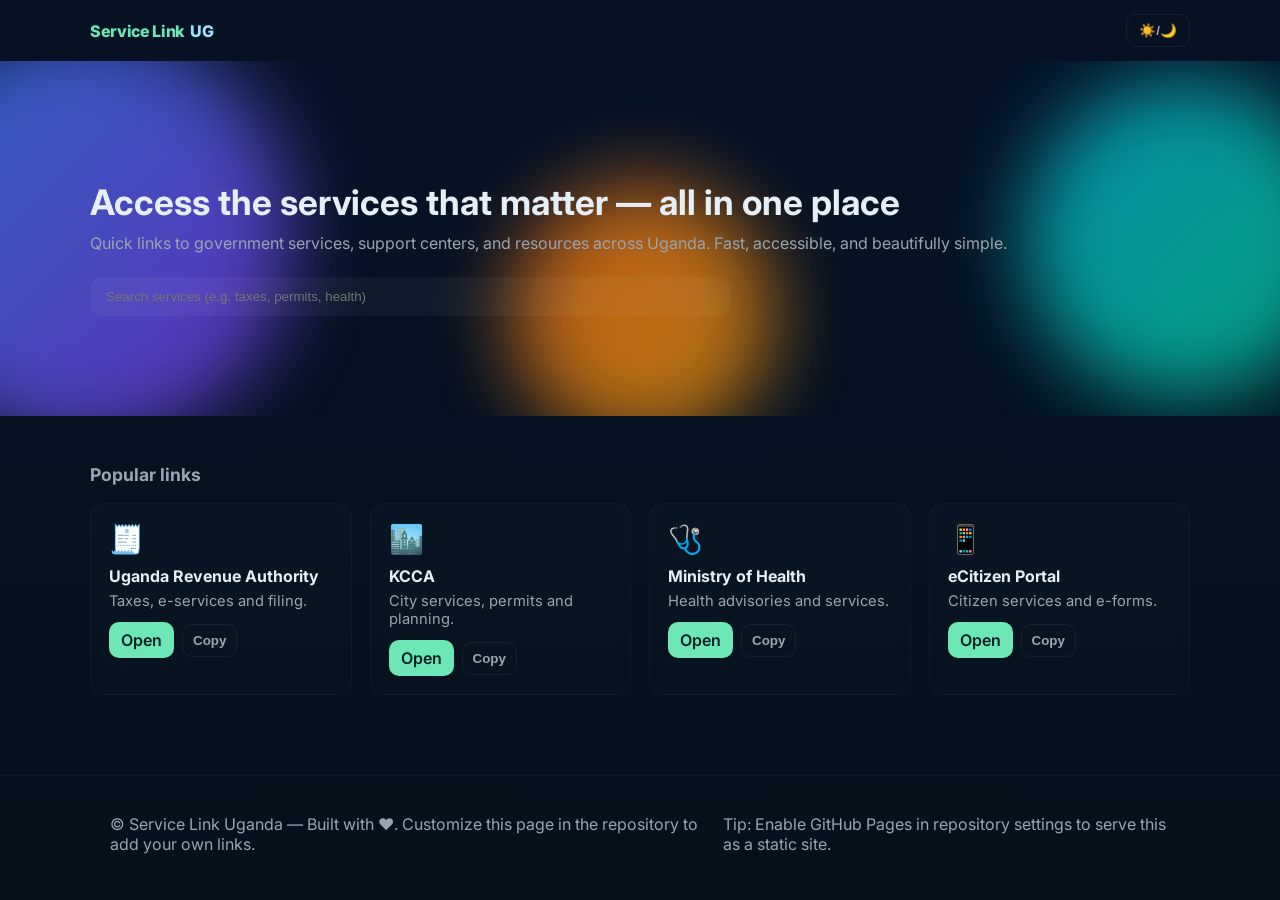
==== index.html @ 735467d3 "Add modern animated service-link website (index, styles, script, README)" ====
<!doctype html>
<html lang="en">
<head>
  <meta charset="utf-8" />
  <meta name="viewport" content="width=device-width,initial-scale=1" />
  <title>Service Link — Uganda</title>
  <meta name="description" content="A modern, animated service link page for Service Link Uganda." />
  <link rel="preconnect" href="https://fonts.googleapis.com">
  <link rel="preconnect" href="https://fonts.gstatic.com" crossorigin>
  <link href="https://fonts.googleapis.com/css2?family=Inter:wght@300;400;600;800&display=swap" rel="stylesheet">
  <link rel="stylesheet" href="styles.css">
</head>
<body>
  <header class="nav">
    <div class="container nav-inner">
      <a class="brand" href="#">Service Link<span class="accent">UG</span></a>
      <div class="actions">
        <button id="themeToggle" class="btn ghost" aria-pressed="false" title="Toggle theme">☀️/🌙</button>
      </div>
    </div>
  </header>

  <main>
    <section class="hero">
      <div class="blobs">
        <div class="blob b1"></div>
        <div class="blob b2"></div>
        <div class="blob b3"></div>
      </div>
      <div class="container hero-content">
        <h1 class="title">Access the services that matter — all in one place</h1>
        <p class="lead">Quick links to government services, support centers, and resources across Uganda. Fast, accessible, and beautifully simple.</p>
        <div class="search-row">
          <input id="search" class="search" placeholder="Search services (e.g. taxes, permits, health)" aria-label="Search services">
        </div>
      </div>
    </section>

    <section class="links container">
      <h2 class="section-title">Popular links</h2>
      <div id="linksGrid" class="grid">
        <article class="card" data-name="Uganda Revenue Authority" data-url="https://www.ura.go.ug">
          <div class="card-icon">🧾</div>
          <h3 class="card-title">Uganda Revenue Authority</h3>
          <p class="card-desc">Taxes, e-services and filing.</p>
          <div class="card-actions">
            <a class="btn" href="https://www.ura.go.ug" target="_blank" rel="noopener">Open</a>
            <button class="btn ghost copy" title="Copy link">Copy</button>
          </div>
        </article>

        <article class="card" data-name="KCCA" data-url="https://www.kcca.go.ug">
          <div class="card-icon">🏙️</div>
          <h3 class="card-title">KCCA</h3>
          <p class="card-desc">City services, permits and planning.</p>
          <div class="card-actions">
            <a class="btn" href="https://www.kcca.go.ug" target="_blank" rel="noopener">Open</a>
            <button class="btn ghost copy" title="Copy link">Copy</button>
          </div>
        </article>

        <article class="card" data-name="Ministry of Health" data-url="https://health.go.ug">
          <div class="card-icon">🩺</div>
          <h3 class="card-title">Ministry of Health</h3>
          <p class="card-desc">Health advisories and services.</p>
          <div class="card-actions">
            <a class="btn" href="https://health.go.ug" target="_blank" rel="noopener">Open</a>
            <button class="btn ghost copy" title="Copy link">Copy</button>
          </div>
        </article>

        <article class="card" data-name="eCitizen" data-url="#">
          <div class="card-icon">📱</div>
          <h3 class="card-title">eCitizen Portal</h3>
          <p class="card-desc">Citizen services and e-forms.</p>
          <div class="card-actions">
            <a class="btn" href="#" target="_blank" rel="noopener">Open</a>
            <button class="btn ghost copy" title="Copy link">Copy</button>
          </div>
        </article>

      </div>

      <div id="toast" class="toast" role="status" aria-live="polite">Link copied!</div>
    </section>
  </main>

  <footer class="site-footer">
    <div class="container footer-inner">
      <p>© Service Link Uganda — Built with ❤️. Customize this page in the repository to add your own links.</p>
      <p>Tip: Enable GitHub Pages in repository settings to serve this as a static site.</p>
    </div>
  </footer>

  <script src="script.js" defer></script>
</body>
</html>
---- styles.css ----
/* styles.css — modern, animated service link page */
:root{
  --bg:#0f1724;
  --card:#0b1220cc;
  --muted:#9aa4b2;
  --accent:#6ee7b7;
  --glass: rgba(255,255,255,0.04);
}

*{box-sizing:border-box}
html,body{height:100%}
body{
  margin:0;
  font-family:Inter,system-ui,-apple-system,'Segoe UI',Roboto,'Helvetica Neue',Arial;
  background: radial-gradient(1200px 600px at 10% 10%, #0b1228 0%, transparent 20%), linear-gradient(180deg,#071226 0%, #04111a 100%);
  color:#e6eef6;
  -webkit-font-smoothing:antialiased;
  -moz-osx-font-smoothing:grayscale;
}
.container{max-width:1100px;margin:0 auto;padding:0 20px}
.nav{position:sticky;top:0;backdrop-filter:blur(6px);background:linear-gradient(180deg,rgba(11,18,32,0.6),transparent);z-index:40}
.nav-inner{display:flex;align-items:center;justify-content:space-between;padding:14px 0}
.brand{font-weight:800;letter-spacing:-0.02em;color:var(--accent);text-decoration:none}
.brand .accent{color:#9be7ff;margin-left:6px}
.btn{background:var(--accent);color:#022;padding:8px 12px;border-radius:10px;border:0;cursor:pointer;font-weight:600;text-decoration:none}
.btn.ghost{background:transparent;border:1px solid rgba(255,255,255,0.06);color:var(--muted)}

.hero{position:relative;padding:80px 0 60px;overflow:hidden}
.hero-content{position:relative;z-index:2;text-align:left;padding:40px 0}
.title{font-size:2.2rem;margin:0 0 10px}
.lead{color:var(--muted);margin:0 0 24px}
.search-row{max-width:640px}
.search{width:100%;padding:12px 16px;border-radius:12px;border:0;background:var(--glass);color:inherit}

.blobs{position:absolute;inset:0;pointer-events:none}
.blob{position:absolute;border-radius:50%;filter:blur(40px);opacity:0.75;transform:translate3d(0,0,0)}
.b1{width:420px;height:420px;left:-10%;top:-10%;background:linear-gradient(135deg,#3b82f6,#7c3aed);animation:float 12s ease-in-out infinite}
.b2{width:320px;height:320px;right:-5%;top:5%;background:linear-gradient(135deg,#06b6d4,#06d6a0);animation:float 10s ease-in-out infinite 2s}
.b3{width:260px;height:260px;left:40%;bottom:-8%;background:linear-gradient(135deg,#f97316,#f59e0b);animation:float 14s ease-in-out infinite 4s}
@keyframes float{0%{transform:translateY(0) rotate(0)}50%{transform:translateY(-30px) rotate(8deg)}100%{transform:translateY(0) rotate(0)}}

.links{padding:48px 0 80px}
.section-title{font-size:1.1rem;color:var(--muted);margin:0 0 18px}
.grid{display:grid;grid-template-columns:repeat(auto-fit,minmax(220px,1fr));gap:18px}
.card{background:linear-gradient(180deg, rgba(255,255,255,0.02), rgba(255,255,255,0.01));padding:18px;border-radius:14px;border:1px solid rgba(255,255,255,0.03);backdrop-filter:blur(6px);transition:transform .28s cubic-bezier(.17,.84,.44,1), box-shadow .28s}
.card:hover{transform:translateY(-8px) scale(1.01);box-shadow:0 18px 40px rgba(3,6,23,0.6)}
.card-icon{font-size:28px}
.card-title{margin:10px 0 6px;font-size:1rem}
.card-desc{margin:0;color:var(--muted);font-size:0.92rem}
.card-actions{display:flex;gap:8px;align-items:center;margin-top:12px}
.copy{padding:8px 10px;border-radius:10px}

.toast{position:fixed;right:20px;bottom:24px;background:#0a1220;padding:10px 14px;border-radius:10px;border:1px solid rgba(255,255,255,0.04);transform:translateY(12px);opacity:0;pointer-events:none;transition:all .26s}
.toast.show{opacity:1;transform:translateY(0)}

.site-footer{padding:22px 0;border-top:1px solid rgba(255,255,255,0.03);color:var(--muted)}
.footer-inner{display:flex;justify-content:space-between;gap:20px;align-items:center}

/* small screens */
@media (max-width:720px){.title{font-size:1.6rem}.footer-inner{flex-direction:column;align-items:flex-start}}
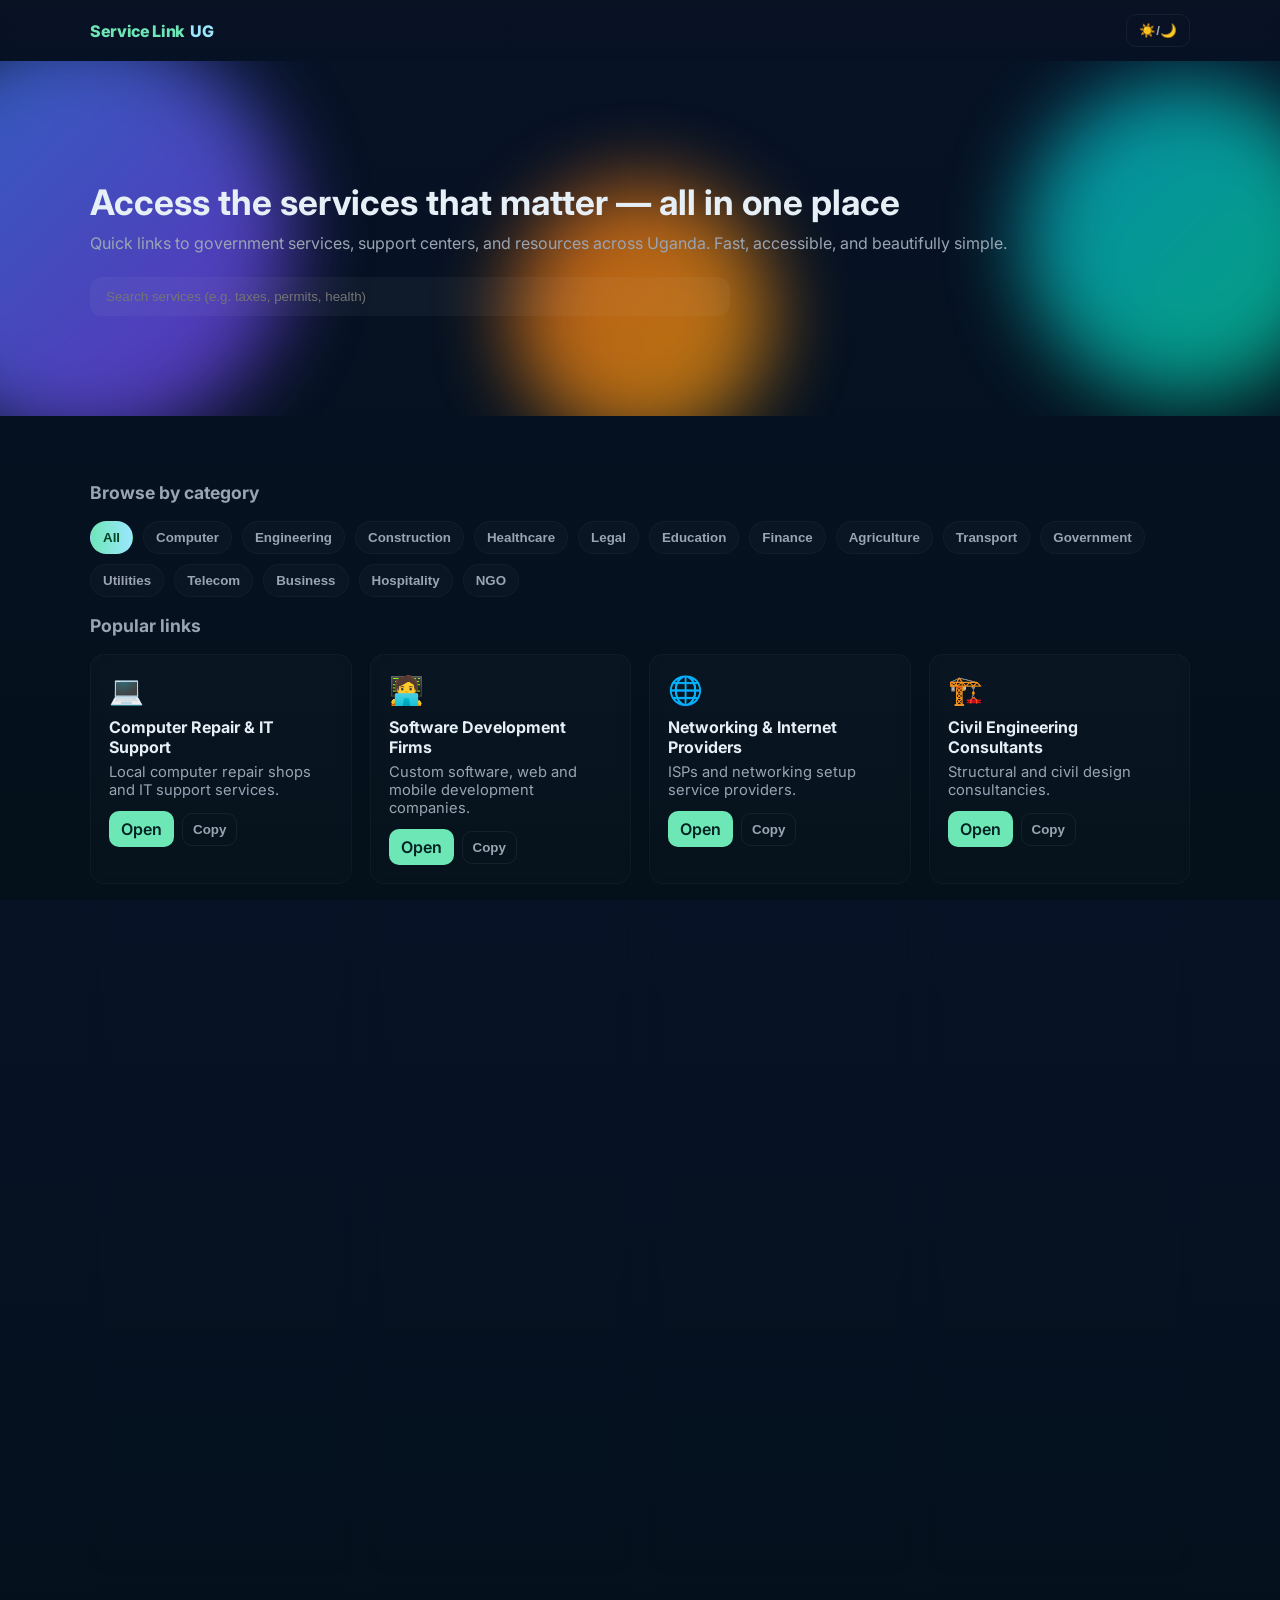
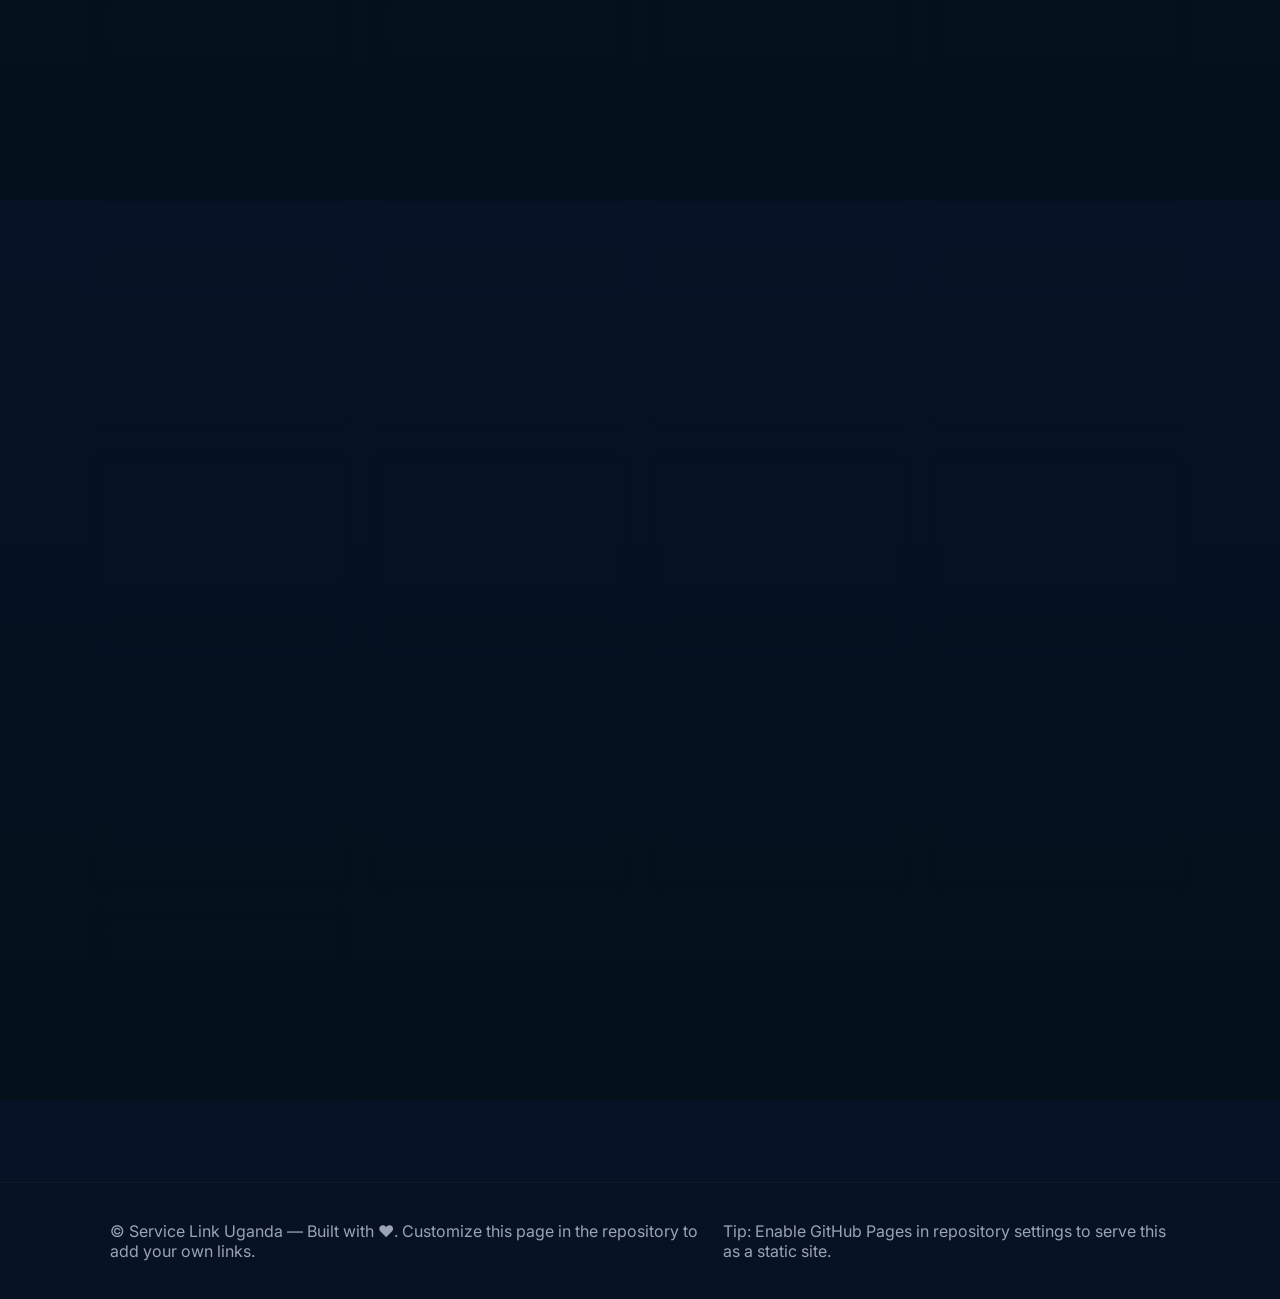
==== commit 425133a3: "Add dynamic services.json, categories + render logic (index, styles, script, services.json, README)" ====
--- a/index.html
+++ b/index.html
@@ -37,48 +37,15 @@
     </section>
 
     <section class="links container">
+      <h2 class="section-title">Browse by category</h2>
+
+      <div id="categories" class="categories" role="toolbar" aria-label="Service categories">
+        <!-- Category buttons injected here -->
+      </div>
+
       <h2 class="section-title">Popular links</h2>
-      <div id="linksGrid" class="grid">
-        <article class="card" data-name="Uganda Revenue Authority" data-url="https://www.ura.go.ug">
-          <div class="card-icon">🧾</div>
-          <h3 class="card-title">Uganda Revenue Authority</h3>
-          <p class="card-desc">Taxes, e-services and filing.</p>
-          <div class="card-actions">
-            <a class="btn" href="https://www.ura.go.ug" target="_blank" rel="noopener">Open</a>
-            <button class="btn ghost copy" title="Copy link">Copy</button>
-          </div>
-        </article>
-
-        <article class="card" data-name="KCCA" data-url="https://www.kcca.go.ug">
-          <div class="card-icon">🏙️</div>
-          <h3 class="card-title">KCCA</h3>
-          <p class="card-desc">City services, permits and planning.</p>
-          <div class="card-actions">
-            <a class="btn" href="https://www.kcca.go.ug" target="_blank" rel="noopener">Open</a>
-            <button class="btn ghost copy" title="Copy link">Copy</button>
-          </div>
-        </article>
-
-        <article class="card" data-name="Ministry of Health" data-url="https://health.go.ug">
-          <div class="card-icon">🩺</div>
-          <h3 class="card-title">Ministry of Health</h3>
-          <p class="card-desc">Health advisories and services.</p>
-          <div class="card-actions">
-            <a class="btn" href="https://health.go.ug" target="_blank" rel="noopener">Open</a>
-            <button class="btn ghost copy" title="Copy link">Copy</button>
-          </div>
-        </article>
-
-        <article class="card" data-name="eCitizen" data-url="#">
-          <div class="card-icon">📱</div>
-          <h3 class="card-title">eCitizen Portal</h3>
-          <p class="card-desc">Citizen services and e-forms.</p>
-          <div class="card-actions">
-            <a class="btn" href="#" target="_blank" rel="noopener">Open</a>
-            <button class="btn ghost copy" title="Copy link">Copy</button>
-          </div>
-        </article>
-
+      <div id="linksGrid" class="grid" aria-live="polite">
+        <!-- Cards injected here -->
       </div>
 
       <div id="toast" class="toast" role="status" aria-live="polite">Link copied!</div>
--- a/styles.css
+++ b/styles.css
@@ -40,7 +40,13 @@
 @keyframes float{0%{transform:translateY(0) rotate(0)}50%{transform:translateY(-30px) rotate(8deg)}100%{transform:translateY(0) rotate(0)}}
 
 .links{padding:48px 0 80px}
-.section-title{font-size:1.1rem;color:var(--muted);margin:0 0 18px}
+.section-title{font-size:1.1rem;color:var(--muted);margin:18px 0}
+
+/* category chips */
+.categories{display:flex;flex-wrap:wrap;gap:10px;margin-bottom:8px}
+.category{padding:8px 12px;border-radius:999px;background:rgba(255,255,255,0.02);border:1px solid rgba(255,255,255,0.03);color:var(--muted);cursor:pointer;font-weight:600}
+.category.active{background:linear-gradient(90deg,var(--accent),#9be7ff);color:#042}
+
 .grid{display:grid;grid-template-columns:repeat(auto-fit,minmax(220px,1fr));gap:18px}
 .card{background:linear-gradient(180deg, rgba(255,255,255,0.02), rgba(255,255,255,0.01));padding:18px;border-radius:14px;border:1px solid rgba(255,255,255,0.03);backdrop-filter:blur(6px);transition:transform .28s cubic-bezier(.17,.84,.44,1), box-shadow .28s}
 .card:hover{transform:translateY(-8px) scale(1.01);box-shadow:0 18px 40px rgba(3,6,23,0.6)}
@@ -57,4 +63,4 @@
 .footer-inner{display:flex;justify-content:space-between;gap:20px;align-items:center}
 
 /* small screens */
-@media (max-width:720px){.title{font-size:1.6rem}.footer-inner{flex-direction:column;align-items:flex-start}}
+@media (max-width:720px){.title{font-size:1.6rem}.footer-inner{flex-direction:column;align-items:flex-start}.categories{justify-content:flex-start}}
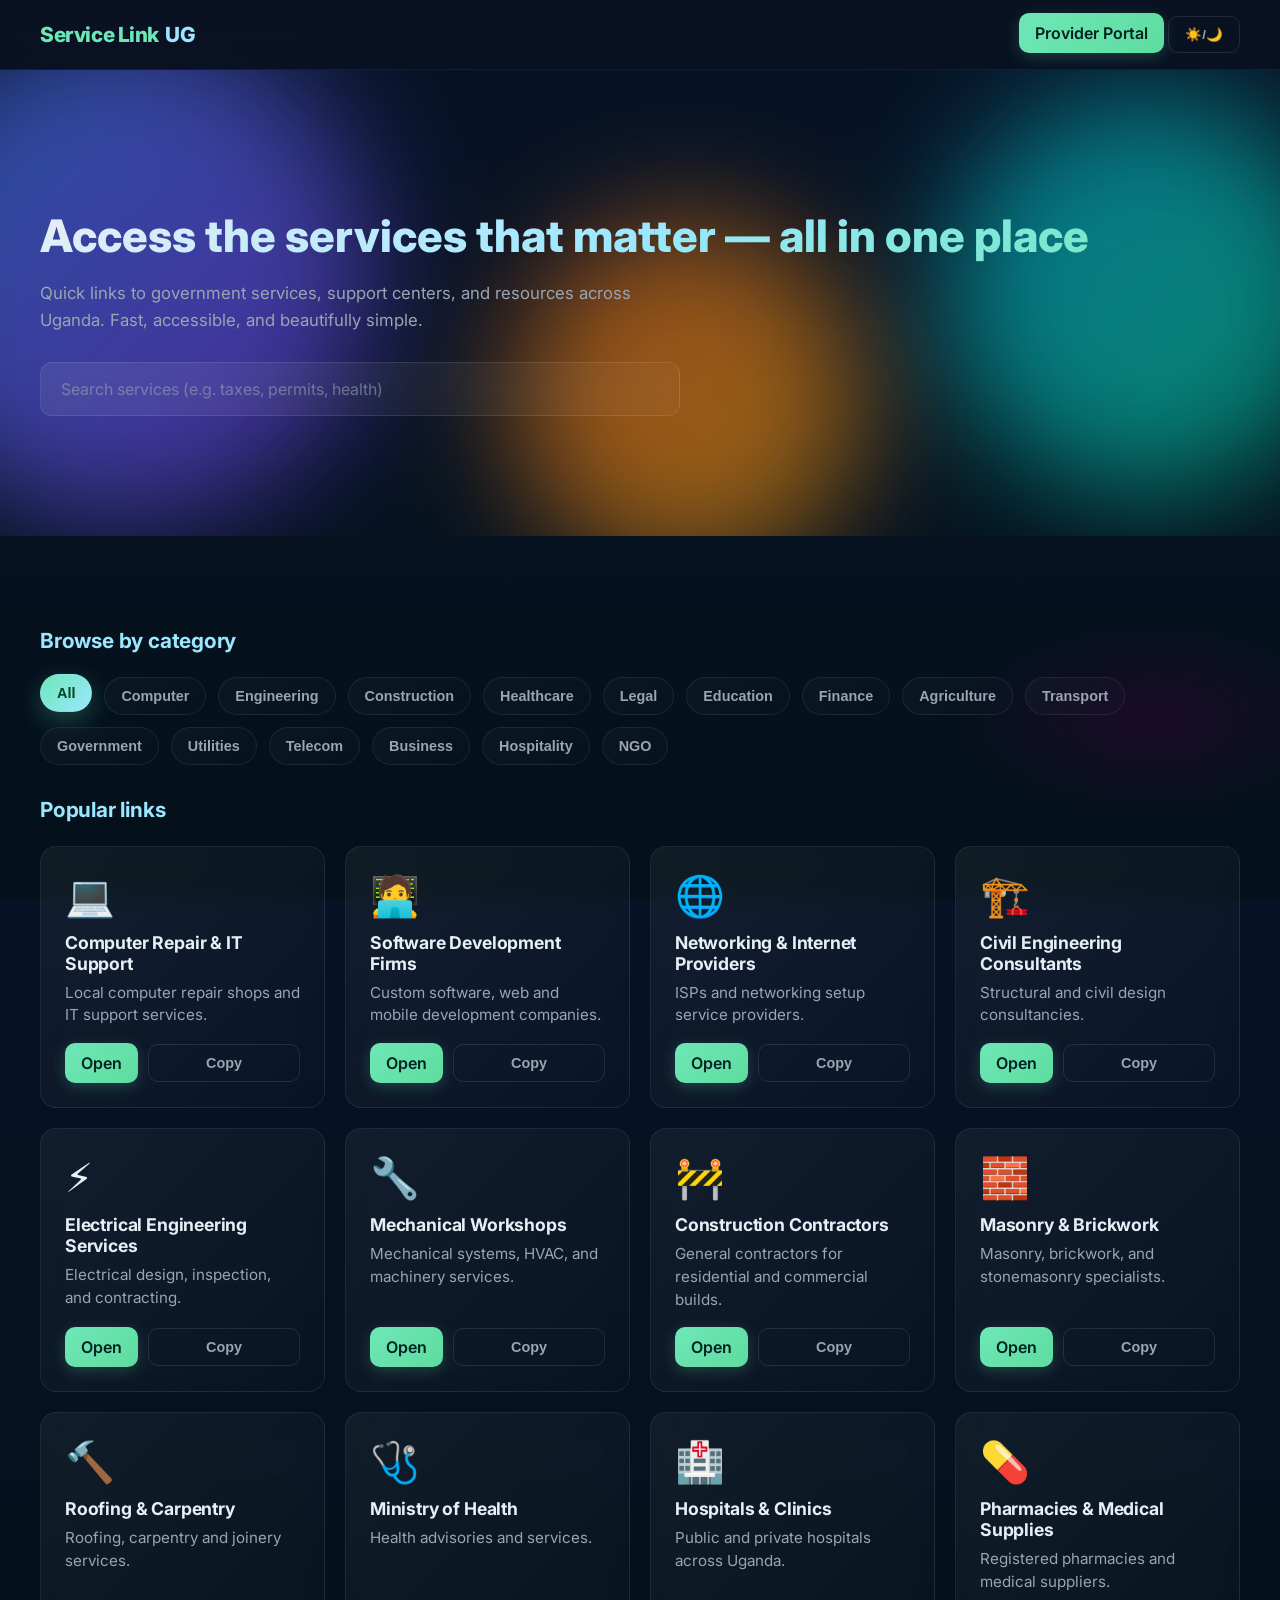
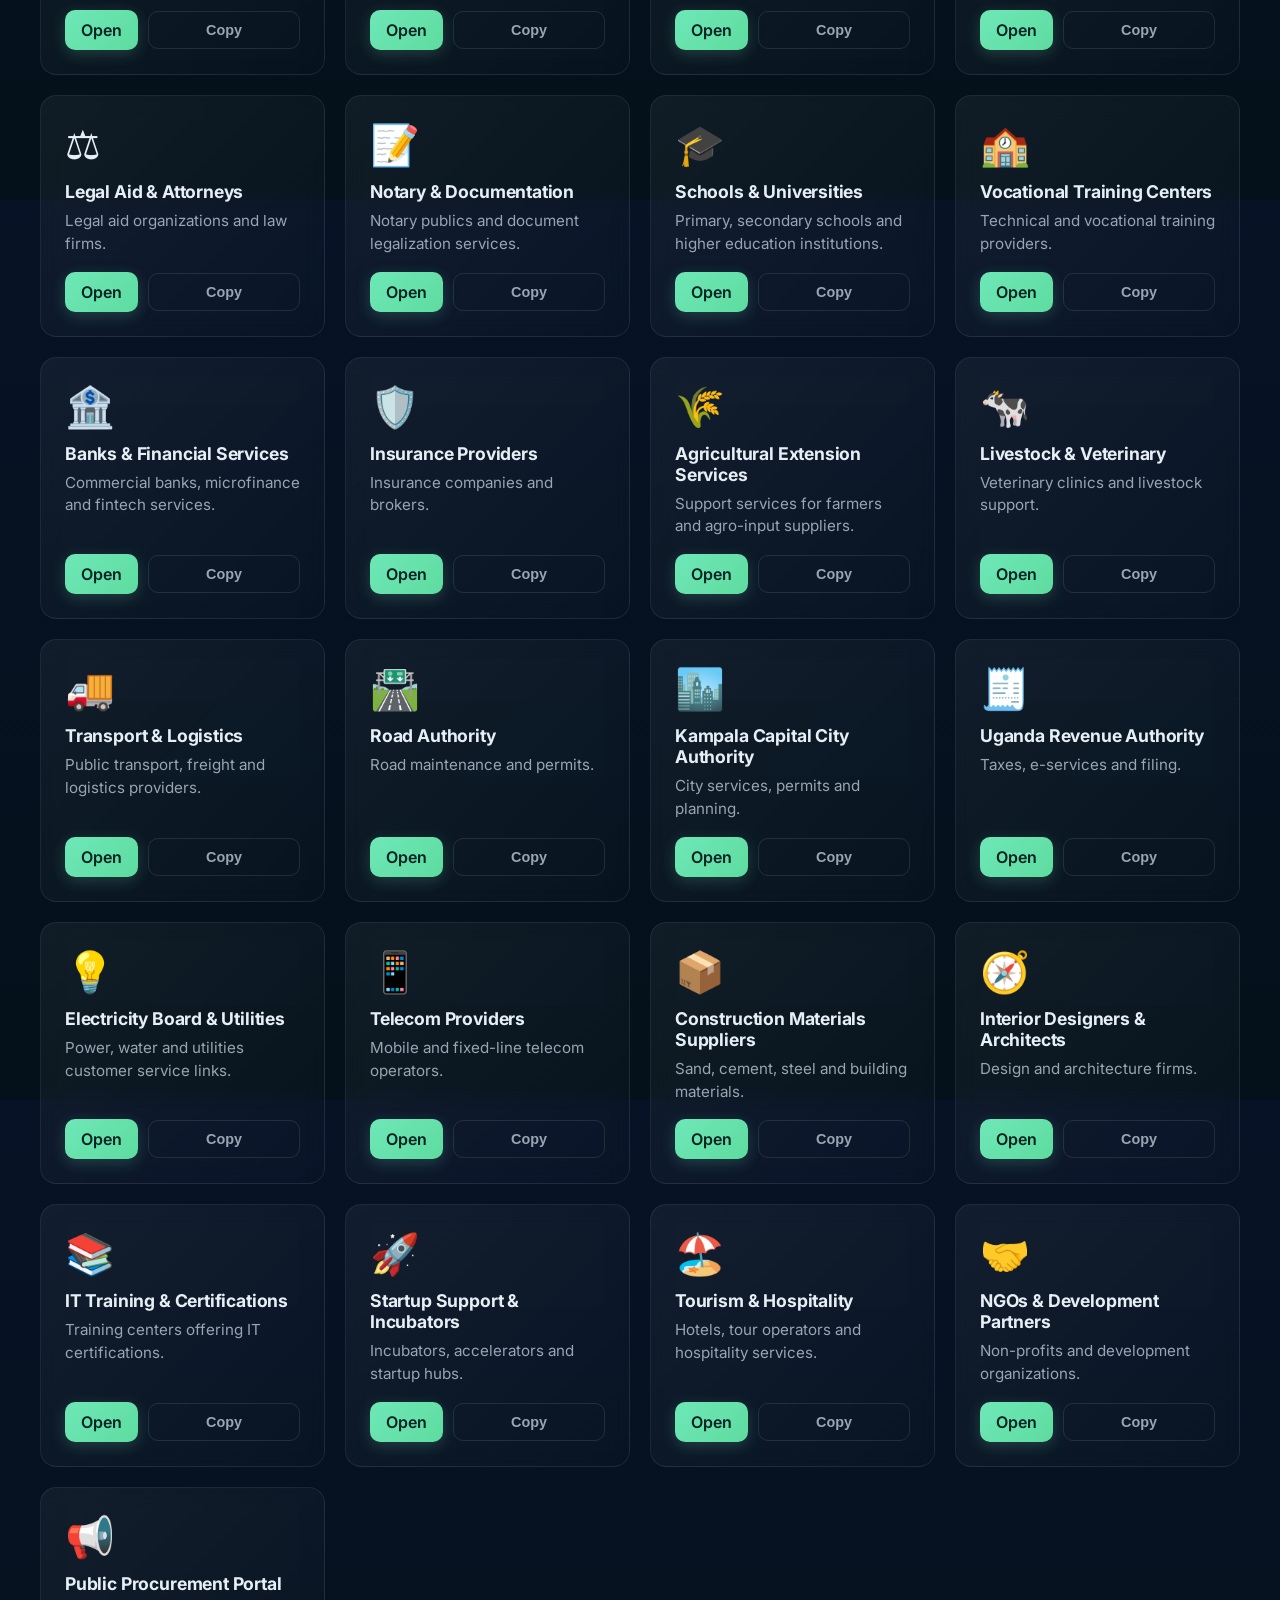
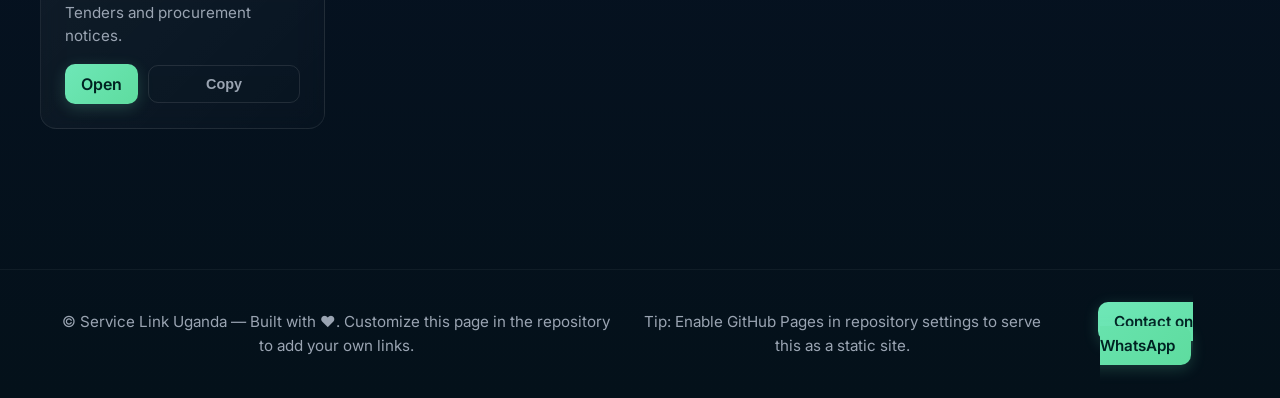
==== commit f6a9a950: "Add Provider Portal link in header and WhatsApp contact button in footer" ====
--- a/index.html
+++ b/index.html
@@ -15,6 +15,7 @@
     <div class="container nav-inner">
       <a class="brand" href="#">Service Link<span class="accent">UG</span></a>
       <div class="actions">
+        <a class="btn" href="provider.html" title="Provider Portal">Provider Portal</a>
         <button id="themeToggle" class="btn ghost" aria-pressed="false" title="Toggle theme">☀️/🌙</button>
       </div>
     </div>
@@ -56,6 +57,10 @@
     <div class="container footer-inner">
       <p>© Service Link Uganda — Built with ❤️. Customize this page in the repository to add your own links.</p>
       <p>Tip: Enable GitHub Pages in repository settings to serve this as a static site.</p>
+      <p style="margin-top:8px;">
+        <!-- Replace the phone number below with your WhatsApp number in international format (no + or spaces), e.g. 25677XXXXXXX -->
+        <a class="btn" href="https://wa.me/256700000000" target="_blank" rel="noopener noreferrer" title="Contact on WhatsApp">Contact on WhatsApp</a>
+      </p>
     </div>
   </footer>
 
--- a/styles.css
+++ b/styles.css
@@ -1,66 +1,666 @@
-/* styles.css — modern, animated service link page */
-:root{
-  --bg:#0f1724;
-  --card:#0b1220cc;
-  --muted:#9aa4b2;
-  --accent:#6ee7b7;
-  --glass: rgba(255,255,255,0.04);
-}
-
-*{box-sizing:border-box}
-html,body{height:100%}
-body{
-  margin:0;
-  font-family:Inter,system-ui,-apple-system,'Segoe UI',Roboto,'Helvetica Neue',Arial;
-  background: radial-gradient(1200px 600px at 10% 10%, #0b1228 0%, transparent 20%), linear-gradient(180deg,#071226 0%, #04111a 100%);
-  color:#e6eef6;
-  -webkit-font-smoothing:antialiased;
-  -moz-osx-font-smoothing:grayscale;
-}
-.container{max-width:1100px;margin:0 auto;padding:0 20px}
-.nav{position:sticky;top:0;backdrop-filter:blur(6px);background:linear-gradient(180deg,rgba(11,18,32,0.6),transparent);z-index:40}
-.nav-inner{display:flex;align-items:center;justify-content:space-between;padding:14px 0}
-.brand{font-weight:800;letter-spacing:-0.02em;color:var(--accent);text-decoration:none}
-.brand .accent{color:#9be7ff;margin-left:6px}
-.btn{background:var(--accent);color:#022;padding:8px 12px;border-radius:10px;border:0;cursor:pointer;font-weight:600;text-decoration:none}
-.btn.ghost{background:transparent;border:1px solid rgba(255,255,255,0.06);color:var(--muted)}
-
-.hero{position:relative;padding:80px 0 60px;overflow:hidden}
-.hero-content{position:relative;z-index:2;text-align:left;padding:40px 0}
-.title{font-size:2.2rem;margin:0 0 10px}
-.lead{color:var(--muted);margin:0 0 24px}
-.search-row{max-width:640px}
-.search{width:100%;padding:12px 16px;border-radius:12px;border:0;background:var(--glass);color:inherit}
-
-.blobs{position:absolute;inset:0;pointer-events:none}
-.blob{position:absolute;border-radius:50%;filter:blur(40px);opacity:0.75;transform:translate3d(0,0,0)}
-.b1{width:420px;height:420px;left:-10%;top:-10%;background:linear-gradient(135deg,#3b82f6,#7c3aed);animation:float 12s ease-in-out infinite}
-.b2{width:320px;height:320px;right:-5%;top:5%;background:linear-gradient(135deg,#06b6d4,#06d6a0);animation:float 10s ease-in-out infinite 2s}
-.b3{width:260px;height:260px;left:40%;bottom:-8%;background:linear-gradient(135deg,#f97316,#f59e0b);animation:float 14s ease-in-out infinite 4s}
-@keyframes float{0%{transform:translateY(0) rotate(0)}50%{transform:translateY(-30px) rotate(8deg)}100%{transform:translateY(0) rotate(0)}}
-
-.links{padding:48px 0 80px}
-.section-title{font-size:1.1rem;color:var(--muted);margin:18px 0}
-
-/* category chips */
-.categories{display:flex;flex-wrap:wrap;gap:10px;margin-bottom:8px}
-.category{padding:8px 12px;border-radius:999px;background:rgba(255,255,255,0.02);border:1px solid rgba(255,255,255,0.03);color:var(--muted);cursor:pointer;font-weight:600}
-.category.active{background:linear-gradient(90deg,var(--accent),#9be7ff);color:#042}
-
-.grid{display:grid;grid-template-columns:repeat(auto-fit,minmax(220px,1fr));gap:18px}
-.card{background:linear-gradient(180deg, rgba(255,255,255,0.02), rgba(255,255,255,0.01));padding:18px;border-radius:14px;border:1px solid rgba(255,255,255,0.03);backdrop-filter:blur(6px);transition:transform .28s cubic-bezier(.17,.84,.44,1), box-shadow .28s}
-.card:hover{transform:translateY(-8px) scale(1.01);box-shadow:0 18px 40px rgba(3,6,23,0.6)}
-.card-icon{font-size:28px}
-.card-title{margin:10px 0 6px;font-size:1rem}
-.card-desc{margin:0;color:var(--muted);font-size:0.92rem}
-.card-actions{display:flex;gap:8px;align-items:center;margin-top:12px}
-.copy{padding:8px 10px;border-radius:10px}
-
-.toast{position:fixed;right:20px;bottom:24px;background:#0a1220;padding:10px 14px;border-radius:10px;border:1px solid rgba(255,255,255,0.04);transform:translateY(12px);opacity:0;pointer-events:none;transition:all .26s}
-.toast.show{opacity:1;transform:translateY(0)}
-
-.site-footer{padding:22px 0;border-top:1px solid rgba(255,255,255,0.03);color:var(--muted)}
-.footer-inner{display:flex;justify-content:space-between;gap:20px;align-items:center}
-
-/* small screens */
-@media (max-width:720px){.title{font-size:1.6rem}.footer-inner{flex-direction:column;align-items:flex-start}.categories{justify-content:flex-start}}
+/* styles.css — modern, animated service link page with enhanced visuals */
+:root {
+  --bg: #0a0e27;
+  --card: #0f1535cc;
+  --muted: #9aa4b2;
+  --accent: #6ee7b7;
+  --accent-secondary: #9be7ff;
+  --glass: rgba(255, 255, 255, 0.04);
+  --glass-hover: rgba(255, 255, 255, 0.08);
+}
+
+* {
+  box-sizing: border-box;
+}
+
+html, body {
+  height: 100%;
+}
+
+body {
+  margin: 0;
+  font-family: Inter, system-ui, -apple-system, 'Segoe UI', Roboto, 'Helvetica Neue', Arial;
+  background: #000;
+  color: #e6eef6;
+  -webkit-font-smoothing: antialiased;
+  -moz-osx-font-smoothing: grayscale;
+  position: relative;
+  overflow-x: hidden;
+}
+
+/* Animated gradient background */
+body::before {
+  content: '';
+  position: fixed;
+  top: 0;
+  left: 0;
+  width: 100%;
+  height: 100%;
+  background: 
+    radial-gradient(1200px 600px at 10% 10%, #0b1228 0%, transparent 20%),
+    radial-gradient(800px 400px at 90% 80%, #1a0b28 0%, transparent 25%),
+    linear-gradient(180deg, #071226 0%, #04111a 100%);
+  animation: gradientShift 15s ease infinite;
+  pointer-events: none;
+  z-index: 0;
+}
+
+@keyframes gradientShift {
+  0% {
+    background: 
+      radial-gradient(1200px 600px at 10% 10%, #0b1228 0%, transparent 20%),
+      radial-gradient(800px 400px at 90% 80%, #1a0b28 0%, transparent 25%),
+      linear-gradient(180deg, #071226 0%, #04111a 100%);
+  }
+  50% {
+    background: 
+      radial-gradient(1200px 600px at 15% 15%, #0b1228 0%, transparent 25%),
+      radial-gradient(800px 400px at 85% 75%, #1a0b28 0%, transparent 30%),
+      linear-gradient(180deg, #04111a 0%, #071226 100%);
+  }
+  100% {
+    background: 
+      radial-gradient(1200px 600px at 10% 10%, #0b1228 0%, transparent 20%),
+      radial-gradient(800px 400px at 90% 80%, #1a0b28 0%, transparent 25%),
+      linear-gradient(180deg, #071226 0%, #04111a 100%);
+  }
+}
+
+/* Smooth scroll */
+html {
+  scroll-behavior: smooth;
+}
+
+main {
+  position: relative;
+  z-index: 1;
+}
+
+.container {
+  max-width: 1200px;
+  margin: 0 auto;
+  padding: 0 20px;
+}
+
+/* Navigation */
+.nav {
+  position: sticky;
+  top: 0;
+  backdrop-filter: blur(12px);
+  background: linear-gradient(
+    180deg,
+    rgba(11, 18, 32, 0.8),
+    rgba(11, 18, 32, 0.4)
+  );
+  z-index: 40;
+  border-bottom: 1px solid rgba(255, 255, 255, 0.05);
+  transition: all 0.3s ease;
+}
+
+.nav-inner {
+  display: flex;
+  align-items: center;
+  justify-content: space-between;
+  padding: 16px 0;
+}
+
+.brand {
+  font-weight: 800;
+  letter-spacing: -0.02em;
+  color: var(--accent);
+  text-decoration: none;
+  font-size: 1.3rem;
+  transition: all 0.3s ease;
+}
+
+.brand:hover {
+  transform: scale(1.05);
+}
+
+.brand .accent {
+  color: var(--accent-secondary);
+  margin-left: 6px;
+}
+
+.btn {
+  background: linear-gradient(135deg, var(--accent), #5edc9f);
+  color: #022;
+  padding: 10px 16px;
+  border-radius: 10px;
+  border: 0;
+  cursor: pointer;
+  font-weight: 600;
+  text-decoration: none;
+  transition: all 0.3s ease;
+  box-shadow: 0 4px 15px rgba(110, 231, 183, 0.2);
+}
+
+.btn:hover {
+  transform: translateY(-2px);
+  box-shadow: 0 8px 25px rgba(110, 231, 183, 0.4);
+}
+
+.btn.ghost {
+  background: transparent;
+  border: 1px solid rgba(255, 255, 255, 0.1);
+  color: var(--muted);
+  box-shadow: none;
+}
+
+.btn.ghost:hover {
+  background: rgba(255, 255, 255, 0.05);
+  border-color: rgba(255, 255, 255, 0.2);
+}
+
+/* Hero section */
+.hero {
+  position: relative;
+  padding: 100px 0 80px;
+  overflow: hidden;
+}
+
+.hero-content {
+  position: relative;
+  z-index: 2;
+  text-align: left;
+  padding: 40px 0;
+}
+
+.title {
+  font-size: clamp(1.8rem, 5vw, 2.8rem);
+  margin: 0 0 16px;
+  font-weight: 800;
+  line-height: 1.2;
+  background: linear-gradient(
+    135deg,
+    #e6eef6 0%,
+    var(--accent-secondary) 50%,
+    var(--accent) 100%
+  );
+  -webkit-background-clip: text;
+  -webkit-text-fill-color: transparent;
+  background-clip: text;
+}
+
+.lead {
+  color: var(--muted);
+  margin: 0 0 28px;
+  font-size: 1.05rem;
+  line-height: 1.6;
+  max-width: 600px;
+}
+
+.search-row {
+  max-width: 640px;
+}
+
+.search {
+  width: 100%;
+  padding: 16px 20px;
+  border-radius: 12px;
+  border: 1px solid rgba(255, 255, 255, 0.1);
+  background: linear-gradient(135deg, rgba(255, 255, 255, 0.08), rgba(255, 255, 255, 0.03));
+  color: inherit;
+  font-size: 1rem;
+  font-family: inherit;
+  transition: all 0.3s ease;
+  backdrop-filter: blur(10px);
+}
+
+.search:focus {
+  outline: none;
+  background: linear-gradient(135deg, rgba(255, 255, 255, 0.12), rgba(255, 255, 255, 0.06));
+  border-color: var(--accent);
+  box-shadow: 0 0 20px rgba(110, 231, 183, 0.15);
+}
+
+.search::placeholder {
+  color: rgba(154, 164, 178, 0.6);
+}
+
+/* Animated blobs */
+.blobs {
+  position: absolute;
+  inset: 0;
+  pointer-events: none;
+  z-index: 1;
+}
+
+.blob {
+  position: absolute;
+  border-radius: 50%;
+  filter: blur(60px);
+  opacity: 0.6;
+  mix-blend-mode: screen;
+  transform: translate3d(0, 0, 0);
+}
+
+.b1 {
+  width: 500px;
+  height: 500px;
+  left: -10%;
+  top: -10%;
+  background: linear-gradient(135deg, #3b82f6, #7c3aed);
+  animation: float1 20s ease-in-out infinite;
+}
+
+.b2 {
+  width: 400px;
+  height: 400px;
+  right: -5%;
+  top: 5%;
+  background: linear-gradient(135deg, #06b6d4, #06d6a0);
+  animation: float2 18s ease-in-out infinite 2s;
+}
+
+.b3 {
+  width: 350px;
+  height: 350px;
+  left: 40%;
+  bottom: -8%;
+  background: linear-gradient(135deg, #f97316, #f59e0b);
+  animation: float3 22s ease-in-out infinite 4s;
+}
+
+.b4 {
+  width: 300px;
+  height: 300px;
+  right: 20%;
+  bottom: 10%;
+  background: linear-gradient(135deg, #ec4899, #8b5cf6);
+  animation: float1 19s ease-in-out infinite 1s;
+  opacity: 0.5;
+}
+
+@keyframes float1 {
+  0% {
+    transform: translateY(0) translateX(0) rotate(0deg);
+  }
+  25% {
+    transform: translateY(-40px) translateX(20px) rotate(5deg);
+  }
+  50% {
+    transform: translateY(-80px) translateX(-20px) rotate(-5deg);
+  }
+  75% {
+    transform: translateY(-40px) translateX(20px) rotate(5deg);
+  }
+  100% {
+    transform: translateY(0) translateX(0) rotate(0deg);
+  }
+}
+
+@keyframes float2 {
+  0% {
+    transform: translateY(0) translateX(0) rotate(0deg);
+  }
+  25% {
+    transform: translateY(30px) translateX(-30px) rotate(-8deg);
+  }
+  50% {
+    transform: translateY(60px) translateX(30px) rotate(8deg);
+  }
+  75% {
+    transform: translateY(30px) translateX(-30px) rotate(-8deg);
+  }
+  100% {
+    transform: translateY(0) translateX(0) rotate(0deg);
+  }
+}
+
+@keyframes float3 {
+  0% {
+    transform: translateY(0) translateX(0) rotate(0deg);
+  }
+  25% {
+    transform: translateY(-50px) translateX(40px) rotate(10deg);
+  }
+  50% {
+    transform: translateY(-100px) translateX(-40px) rotate(-10deg);
+  }
+  75% {
+    transform: translateY(-50px) translateX(40px) rotate(10deg);
+  }
+  100% {
+    transform: translateY(0) translateX(0) rotate(0deg);
+  }
+}
+
+/* Links section */
+.links {
+  padding: 60px 0 100px;
+  position: relative;
+  z-index: 2;
+}
+
+.section-title {
+  font-size: 1.3rem;
+  color: var(--accent-secondary);
+  margin: 32px 0 24px;
+  font-weight: 700;
+  letter-spacing: -0.01em;
+}
+
+/* Category chips */
+.categories {
+  display: flex;
+  flex-wrap: wrap;
+  gap: 12px;
+  margin-bottom: 16px;
+}
+
+.category {
+  padding: 10px 16px;
+  border-radius: 999px;
+  background: linear-gradient(135deg, rgba(255, 255, 255, 0.03), rgba(255, 255, 255, 0.01));
+  border: 1px solid rgba(255, 255, 255, 0.08);
+  color: var(--muted);
+  cursor: pointer;
+  font-weight: 600;
+  font-size: 0.9rem;
+  transition: all 0.3s ease;
+  backdrop-filter: blur(10px);
+}
+
+.category:hover {
+  border-color: rgba(255, 255, 255, 0.15);
+  background: rgba(255, 255, 255, 0.06);
+  transform: translateY(-2px);
+}
+
+.category.active {
+  background: linear-gradient(135deg, var(--accent), var(--accent-secondary));
+  color: #042;
+  border-color: transparent;
+  box-shadow: 0 8px 24px rgba(110, 231, 183, 0.25);
+  transform: translateY(-3px);
+}
+
+/* Grid and cards */
+.grid {
+  display: grid;
+  grid-template-columns: repeat(auto-fit, minmax(240px, 1fr));
+  gap: 20px;
+  margin-bottom: 40px;
+}
+
+.card {
+  background: linear-gradient(
+    135deg,
+    rgba(255, 255, 255, 0.05),
+    rgba(255, 255, 255, 0.01)
+  );
+  padding: 24px;
+  border-radius: 16px;
+  border: 1px solid rgba(255, 255, 255, 0.08);
+  backdrop-filter: blur(10px);
+  transition: all 0.4s cubic-bezier(0.34, 1.56, 0.64, 1);
+  cursor: pointer;
+  position: relative;
+  overflow: hidden;
+  display: flex;
+  flex-direction: column;
+  height: 100%;
+}
+
+.card::before {
+  content: '';
+  position: absolute;
+  top: -50%;
+  right: -50%;
+  width: 100%;
+  height: 100%;
+  background: radial-gradient(circle, rgba(110, 231, 183, 0.1) 0%, transparent 70%);
+  opacity: 0;
+  transition: opacity 0.4s ease;
+  pointer-events: none;
+}
+
+.card:hover {
+  transform: translateY(-12px) scale(1.02);
+  border-color: rgba(110, 231, 183, 0.3);
+  background: linear-gradient(
+    135deg,
+    rgba(255, 255, 255, 0.09),
+    rgba(255, 255, 255, 0.03)
+  );
+  box-shadow: 0 20px 50px rgba(3, 6, 23, 0.8), 0 0 30px rgba(110, 231, 183, 0.1);
+}
+
+.card:hover::before {
+  opacity: 1;
+}
+
+.card-icon {
+  font-size: 40px;
+  margin-bottom: 12px;
+  transition: transform 0.3s ease;
+}
+
+.card:hover .card-icon {
+  transform: scale(1.15) rotate(-5deg);
+}
+
+.card-title {
+  margin: 0 0 8px;
+  font-size: 1.1rem;
+  font-weight: 700;
+  color: #e6eef6;
+  letter-spacing: -0.01em;
+}
+
+.card-desc {
+  margin: 0 0 16px;
+  color: var(--muted);
+  font-size: 0.95rem;
+  line-height: 1.5;
+  flex-grow: 1;
+}
+
+.card-actions {
+  display: flex;
+  gap: 10px;
+  align-items: center;
+  margin-top: auto;
+}
+
+.copy {
+  flex: 1;
+  padding: 10px 14px;
+  border-radius: 10px;
+  background: linear-gradient(135deg, var(--accent), #5edc9f);
+  border: 0;
+  color: #022;
+  font-weight: 600;
+  cursor: pointer;
+  font-size: 0.9rem;
+  transition: all 0.3s ease;
+  box-shadow: 0 4px 12px rgba(110, 231, 183, 0.2);
+}
+
+.copy:hover {
+  transform: translateY(-2px);
+  box-shadow: 0 6px 20px rgba(110, 231, 183, 0.35);
+}
+
+.copy:active {
+  transform: translateY(0);
+}
+
+/* Toast notification */
+.toast {
+  position: fixed;
+  right: 20px;
+  bottom: 24px;
+  background: linear-gradient(135deg, rgba(11, 18, 32, 0.95), rgba(15, 21, 53, 0.95));
+  padding: 14px 20px;
+  border-radius: 12px;
+  border: 1px solid rgba(110, 231, 183, 0.3);
+  transform: translateY(12px);
+  opacity: 0;
+  pointer-events: none;
+  transition: all 0.4s cubic-bezier(0.34, 1.56, 0.64, 1);
+  font-weight: 600;
+  backdrop-filter: blur(10px);
+  box-shadow: 0 8px 24px rgba(3, 6, 23, 0.8);
+}
+
+.toast.show {
+  opacity: 1;
+  transform: translateY(0);
+  pointer-events: auto;
+}
+
+/* Footer */
+.site-footer {
+  padding: 32px 0;
+  border-top: 1px solid rgba(255, 255, 255, 0.05);
+  color: var(--muted);
+  position: relative;
+  z-index: 2;
+  text-align: center;
+}
+
+.footer-inner {
+  display: flex;
+  justify-content: space-between;
+  gap: 20px;
+  align-items: center;
+}
+
+.site-footer p {
+  margin: 8px 0;
+  font-size: 0.95rem;
+  line-height: 1.6;
+}
+
+/* Responsive design */
+@media (max-width: 720px) {
+  .title {
+    font-size: 1.5rem;
+  }
+
+  .lead {
+    font-size: 0.95rem;
+  }
+
+  .hero {
+    padding: 60px 0 50px;
+  }
+
+  .links {
+    padding: 40px 0 60px;
+  }
+
+  .section-title {
+    font-size: 1.1rem;
+  }
+
+  .grid {
+    grid-template-columns: 1fr;
+  }
+
+  .categories {
+    justify-content: flex-start;
+  }
+
+  .footer-inner {
+    flex-direction: column;
+    align-items: flex-start;
+  }
+
+  .site-footer p {
+    font-size: 0.85rem;
+  }
+
+  .blob {
+    filter: blur(50px);
+  }
+
+  .b1 {
+    width: 350px;
+    height: 350px;
+  }
+
+  .b2 {
+    width: 300px;
+    height: 300px;
+  }
+
+  .b3 {
+    width: 250px;
+    height: 250px;
+  }
+}
+
+/* Animations for page load */
+@keyframes slideUp {
+  from {
+    opacity: 0;
+    transform: translateY(20px);
+  }
+  to {
+    opacity: 1;
+    transform: translateY(0);
+  }
+}
+
+.hero-content {
+  animation: slideUp 0.8s ease-out;
+}
+
+.card {
+  animation: slideUp 0.6s ease-out backwards;
+}
+
+.card:nth-child(1) {
+  animation-delay: 0.1s;
+}
+
+.card:nth-child(2) {
+  animation-delay: 0.2s;
+}
+
+.card:nth-child(3) {
+  animation-delay: 0.3s;
+}
+
+.card:nth-child(4) {
+  animation-delay: 0.4s;
+}
+
+/* Theme support */
+body.dark-theme {
+  --bg: #0a0e27;
+  --card: #0f1535cc;
+  --muted: #9aa4b2;
+  --accent: #6ee7b7;
+  --accent-secondary: #9be7ff;
+}
+
+body.light-theme {
+  --bg: #f8fafc;
+  --card: #f1f5f9cc;
+  --muted: #64748b;
+  --accent: #10b981;
+  --accent-secondary: #06b6d4;
+  background: #ffffff;
+  color: #1e293b;
+}
+
+body.light-theme body::before {
+  background:
+    radial-gradient(1200px 600px at 10% 10%, #e0f2fe 0%, transparent 20%),
+    radial-gradient(800px 400px at 90% 80%, #f0fdfa 0%, transparent 25%),
+    linear-gradient(180deg, #f8fafc 0%, #f1f5f9 100%);
+}
+
+body.light-theme .search {
+  background: linear-gradient(135deg, rgba(0, 0, 0, 0.04), rgba(0, 0, 0, 0.02));
+  border-color: rgba(0, 0, 0, 0.1);
+}
+
+body.light-theme .search:focus {
+  background: linear-gradient(135deg, rgba(0, 0, 0, 0.06), rgba(0, 0, 0, 0.03));
+  border-color: #10b981;
+}
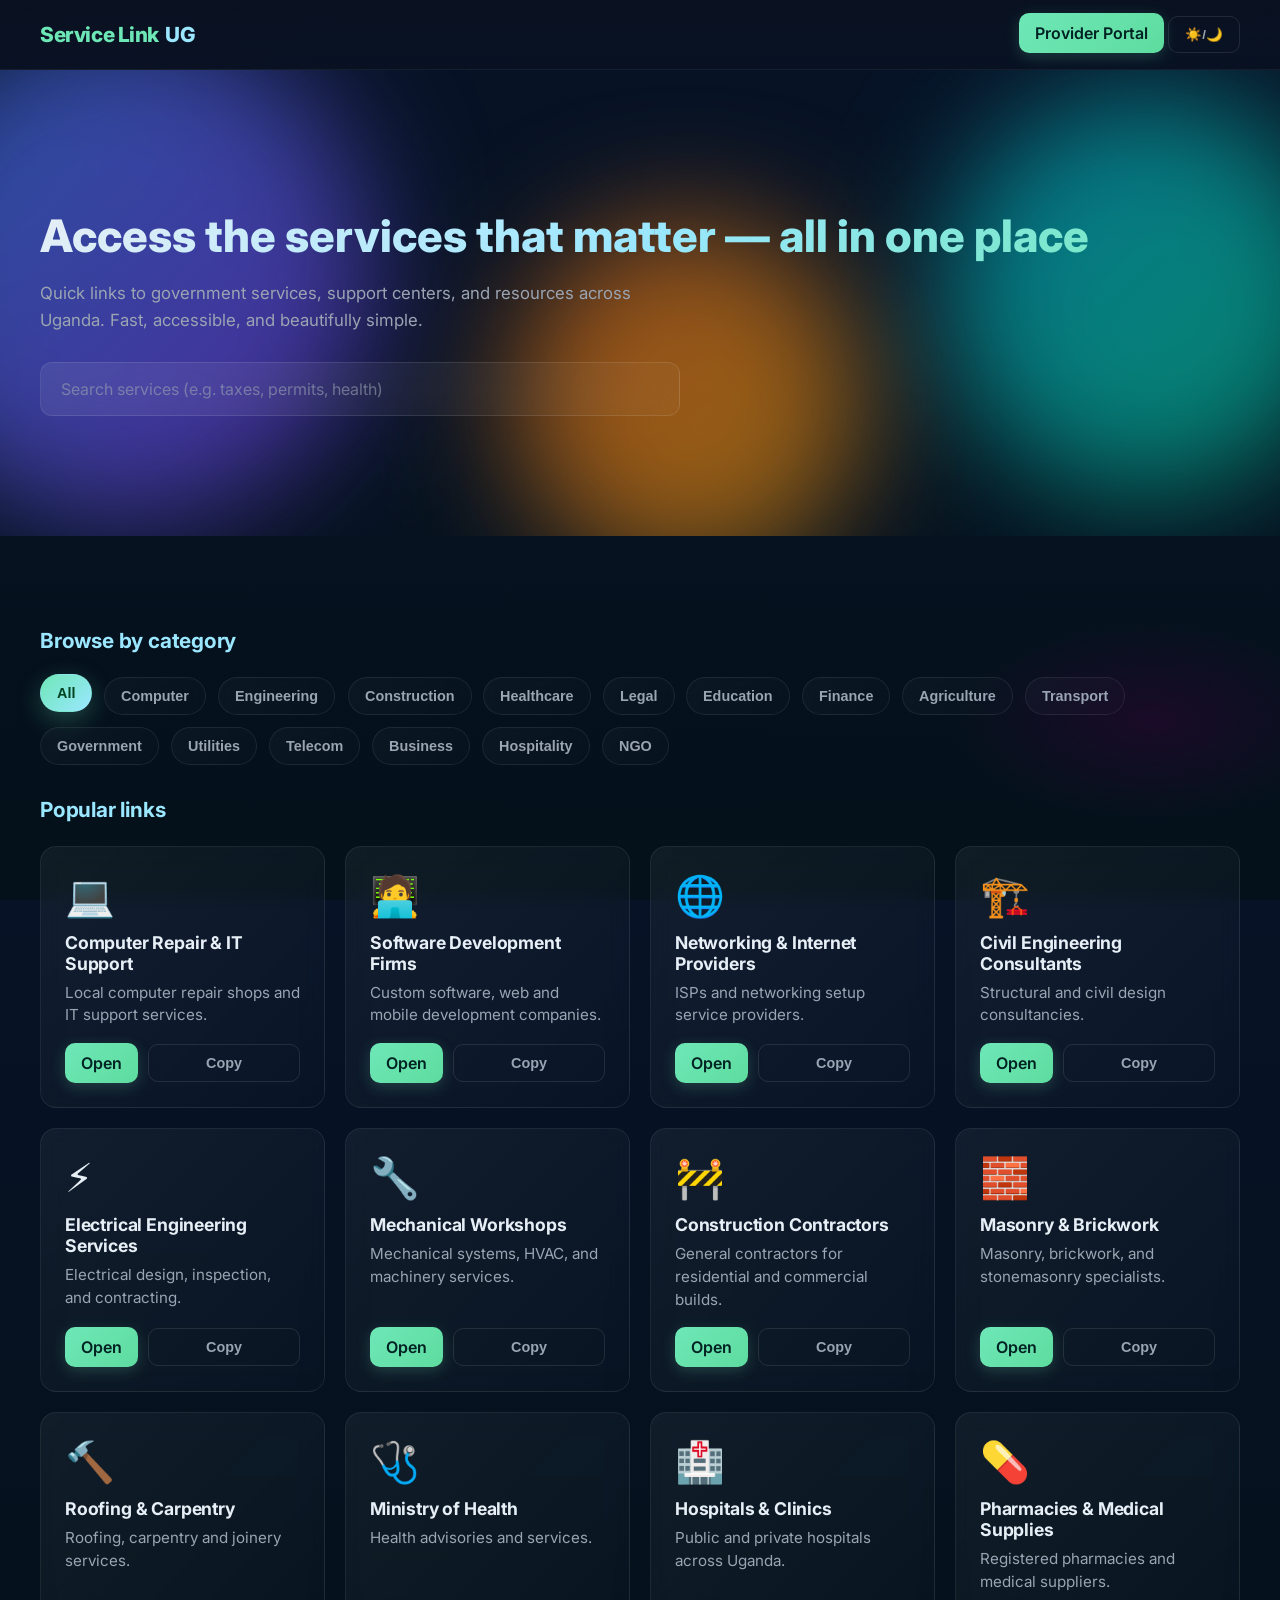
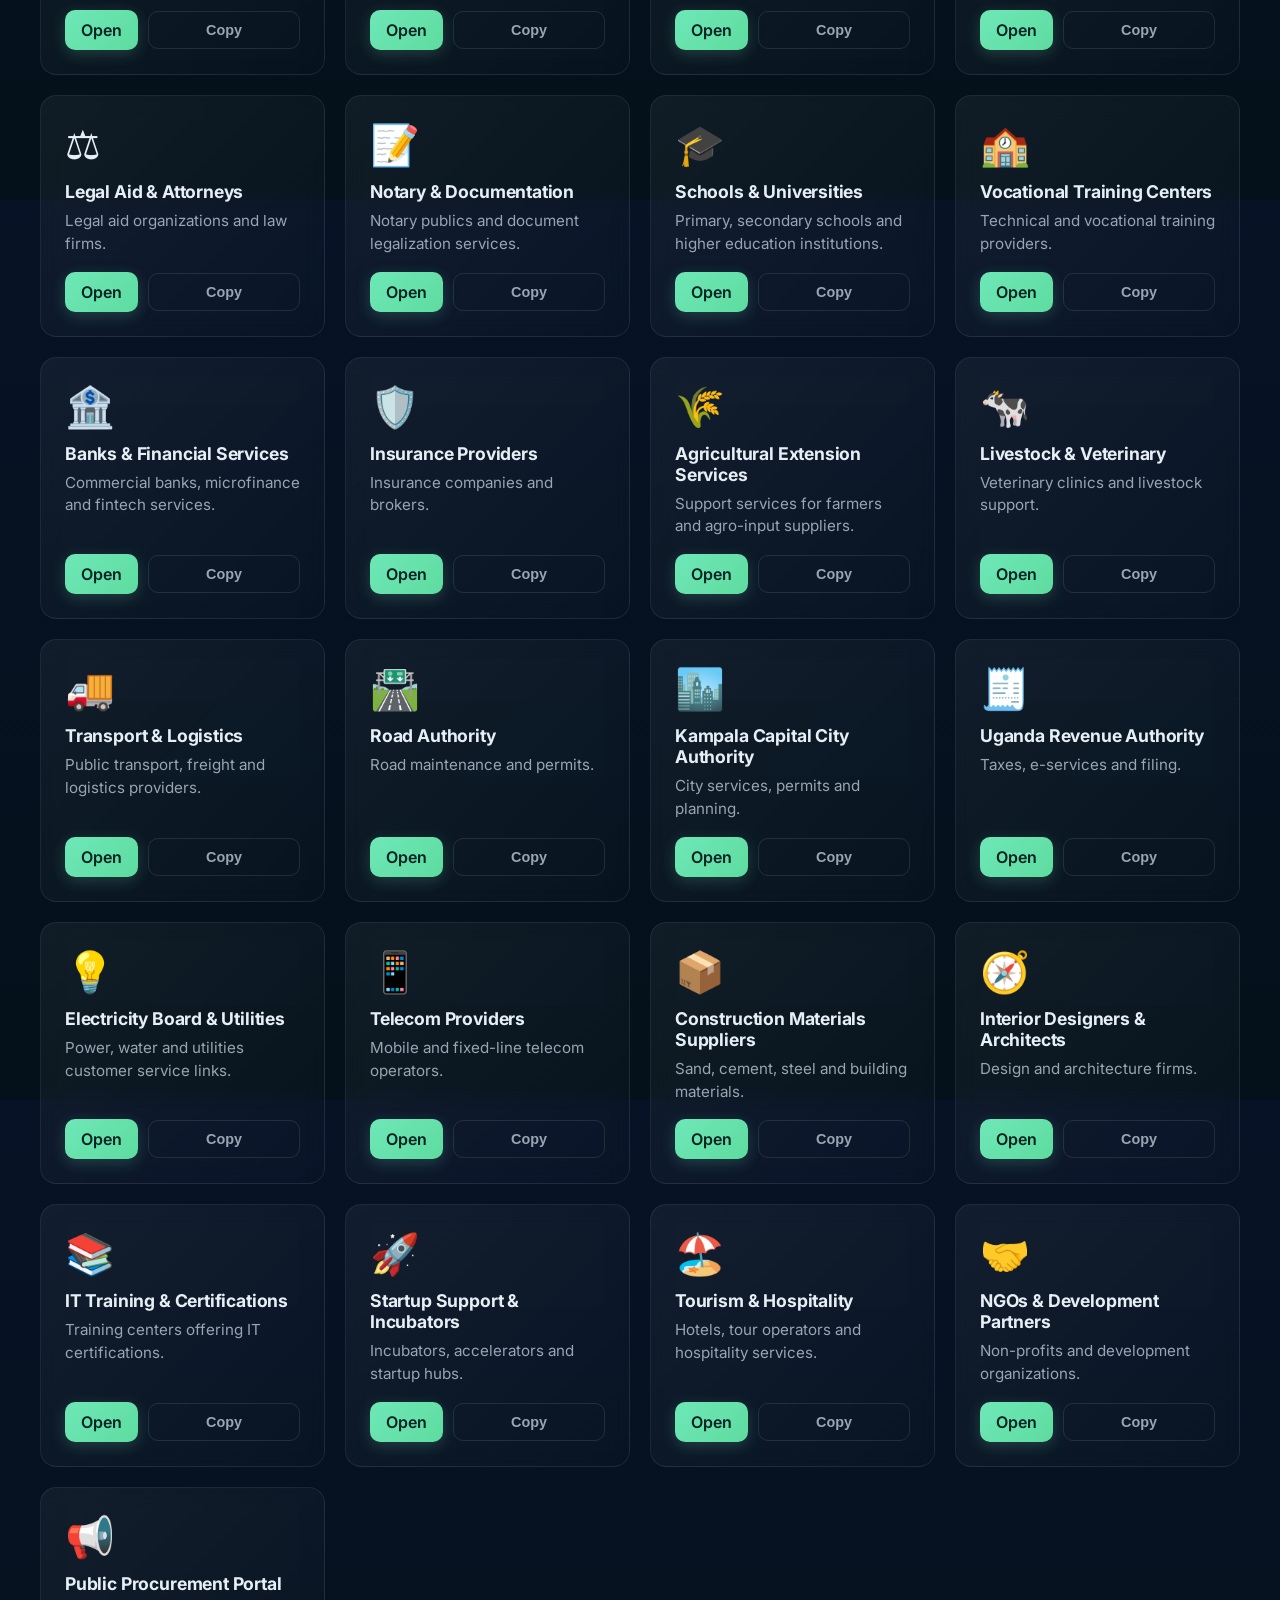
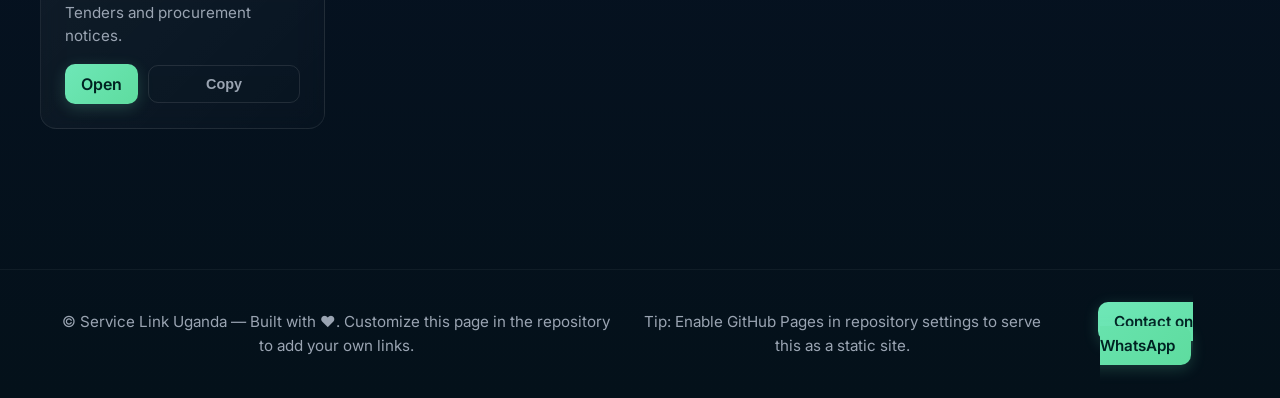
==== commit 83474332: "Update footer WhatsApp number and commit to main" ====
--- a/index.html
+++ b/index.html
@@ -58,8 +58,8 @@
       <p>© Service Link Uganda — Built with ❤️. Customize this page in the repository to add your own links.</p>
       <p>Tip: Enable GitHub Pages in repository settings to serve this as a static site.</p>
       <p style="margin-top:8px;">
-        <!-- Replace the phone number below with your WhatsApp number in international format (no + or spaces), e.g. 25677XXXXXXX -->
-        <a class="btn" href="https://wa.me/256700000000" target="_blank" rel="noopener noreferrer" title="Contact on WhatsApp">Contact on WhatsApp</a>
+        <!-- WhatsApp contact for the site owner (number provided by user) -->
+        <a class="btn" href="https://wa.me/256752651149" target="_blank" rel="noopener noreferrer" title="Contact on WhatsApp">Contact on WhatsApp</a>
       </p>
     </div>
   </footer>
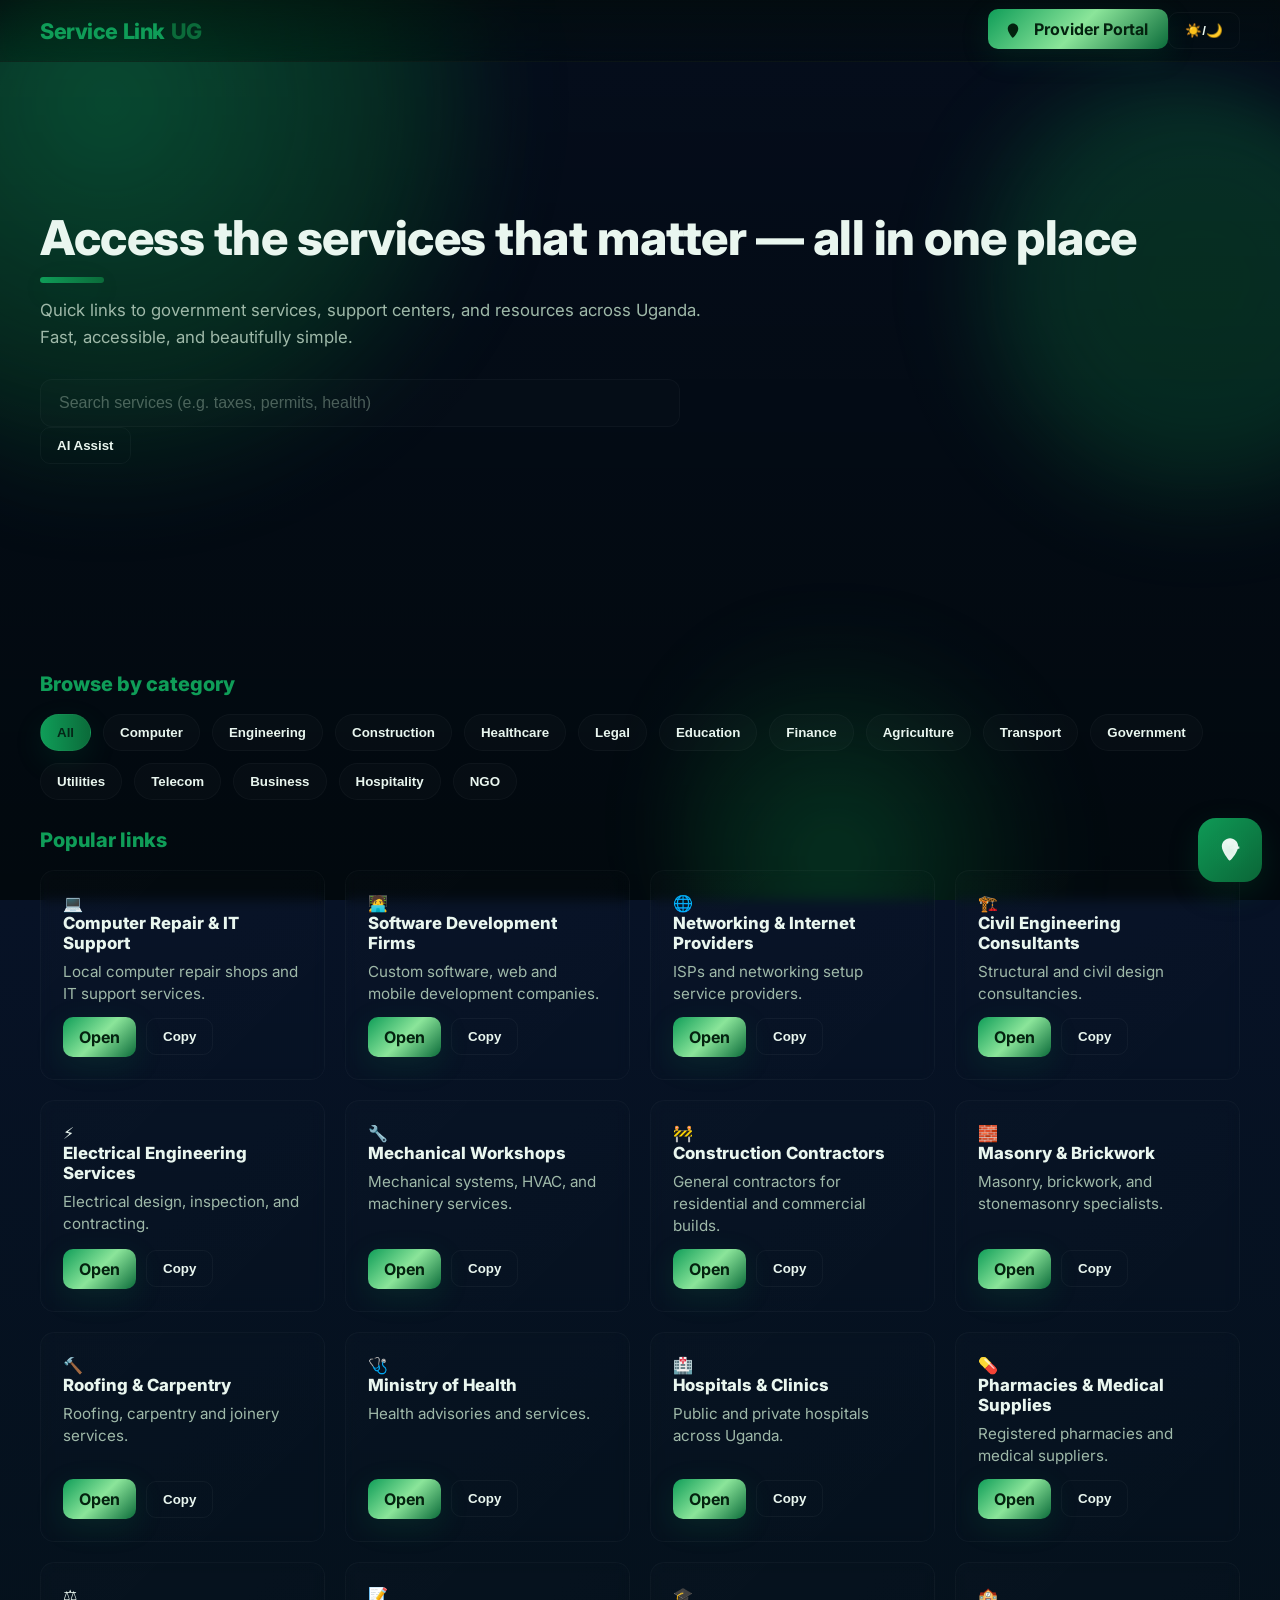
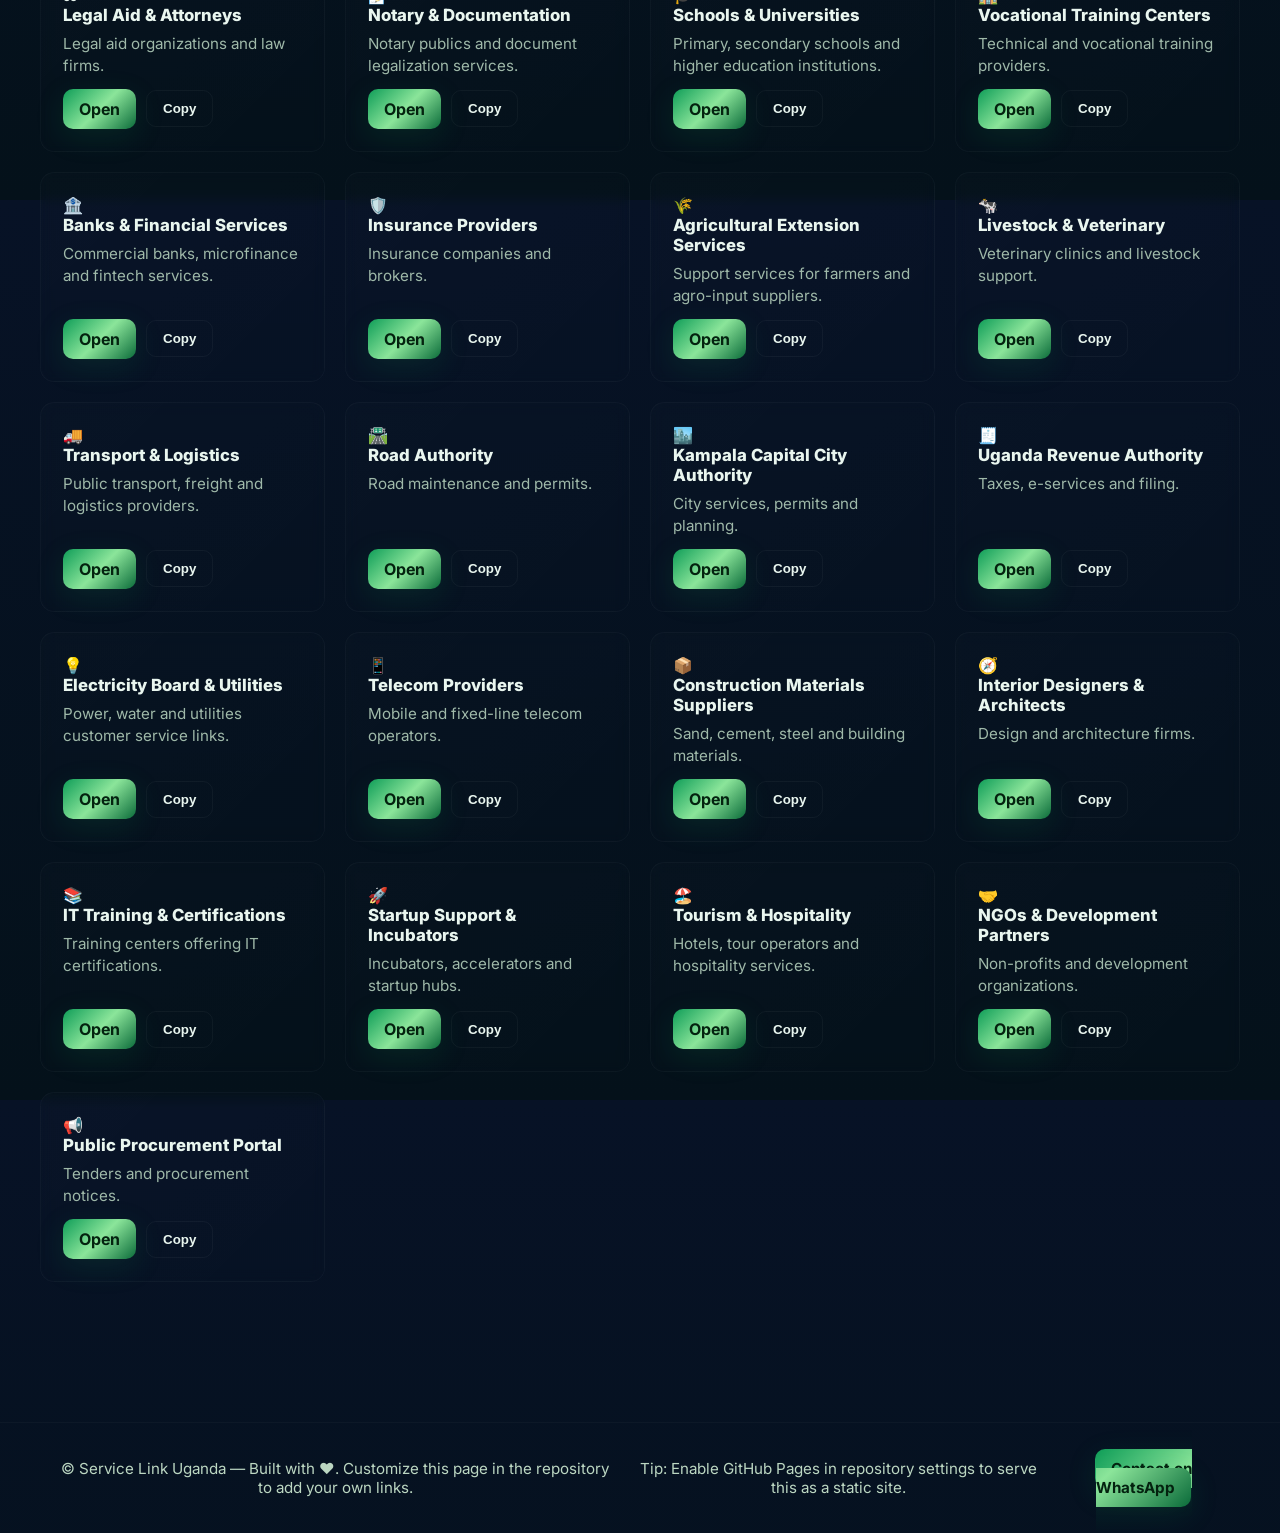
==== commit dbbe307a: "feat: add AI Assist UI and dots layer (index.html)" ====
--- a/index.html
+++ b/index.html
@@ -15,7 +15,14 @@
     <div class="container nav-inner">
       <a class="brand" href="#">Service Link<span class="accent">UG</span></a>
       <div class="actions">
-        <a class="btn" href="provider.html" title="Provider Portal">Provider Portal</a>
+        <a class="btn" href="provider.html" title="Provider Portal" aria-label="Provider Portal">
+          <!-- small portal SVG icon -->
+          <svg width="18" height="18" viewBox="0 0 24 24" fill="none" xmlns="http://www.w3.org/2000/svg" style="margin-right:8px;vertical-align:middle;">
+            <path d="M12 2C8.13 2 5 5.13 5 9c0 4.25 5.5 11 6.17 11.82.26.32.72.32.98 0C13.5 20 19 13.25 19 9c0-3.87-3.13-7-7-7z" fill="currentColor" />
+            <path d="M12 11.5a2.5 2.5 0 100-5 2.5 2.5 0 000 5z" fill="#021" opacity="0.12"/>
+          </svg>
+          Provider Portal
+        </a>
         <button id="themeToggle" class="btn ghost" aria-pressed="false" title="Toggle theme">☀️/🌙</button>
       </div>
     </div>
@@ -28,11 +35,24 @@
         <div class="blob b2"></div>
         <div class="blob b3"></div>
       </div>
+      <div class="dots" aria-hidden="true">
+        <div class="dot dot1"></div>
+        <div class="dot dot2"></div>
+        <div class="dot dot3"></div>
+      </div>
+      <div class="body-overlay" aria-hidden="true"></div>
+
       <div class="container hero-content">
         <h1 class="title">Access the services that matter — all in one place</h1>
         <p class="lead">Quick links to government services, support centers, and resources across Uganda. Fast, accessible, and beautifully simple.</p>
         <div class="search-row">
           <input id="search" class="search" placeholder="Search services (e.g. taxes, permits, health)" aria-label="Search services">
+
+          <!-- AI Assist control -->
+          <div class="ai-assist">
+            <button id="aiToggle" class="btn ghost" aria-expanded="false" aria-controls="aiSuggestions" title="AI Assist">AI Assist</button>
+            <div id="aiSuggestions" class="ai-suggestions" hidden aria-live="polite"></div>
+          </div>
         </div>
       </div>
     </section>
@@ -64,6 +84,15 @@
     </div>
   </footer>
 
+  <!-- Floating tappable portal icon for quick registration (mobile-friendly) -->
+  <a href="provider.html" class="floating-portal" title="Tap to register — Provider Portal" aria-label="Tap to register — Provider Portal">
+    <svg width="28" height="28" viewBox="0 0 24 24" fill="none" xmlns="http://www.w3.org/2000/svg">
+      <path d="M12 2C8.13 2 5 5.13 5 9c0 4.25 5.5 11 6.17 11.82.26.32.72.32.98 0C13.5 20 19 13.25 19 9c0-3.87-3.13-7-7-7z" fill="white" opacity="0.98" />
+      <path d="M12 8.5a2.5 2.5 0 100-5 2.5 2.5 0 000 5z" fill="#fff" opacity="0.98"/>
+      <path d="M17 11v3h-2v-3h-3V9h3V6h2v3h3v2h-3z" fill="#fff" opacity="0.95"/>
+    </svg>
+  </a>
+
   <script src="script.js" defer></script>
 </body>
 </html>
--- a/styles.css
+++ b/styles.css
@@ -1,666 +1,165 @@
-/* styles.css — modern, animated service link page with enhanced visuals */
+/* styles.css — updated: dark green theme, clearer typography, and moving big dots background */
 :root {
-  --bg: #0a0e27;
-  --card: #0f1535cc;
-  --muted: #9aa4b2;
-  --accent: #6ee7b7;
-  --accent-secondary: #9be7ff;
-  --glass: rgba(255, 255, 255, 0.04);
-  --glass-hover: rgba(255, 255, 255, 0.08);
+  --bg: #06140b; /* near-black with green tint */
+  --card: rgba(6,20,11,0.88);
+  --muted: #9fb9a9;
+  --accent: #0f9d58; /* vivid dark green */
+  --accent-2: #0b6b3a; /* deeper green */
+  --accent-glow: linear-gradient(135deg, #0f9d58, #8be59a, #0b6b3a);
+  --glass: rgba(255,255,255,0.02);
+  --glass-hover: rgba(255,255,255,0.05);
+  --text-clear: #e9f6ef;
 }
 
-* {
-  box-sizing: border-box;
-}
+* { box-sizing: border-box; }
 
-html, body {
-  height: 100%;
-}
+html, body { height: 100%; }
 
 body {
   margin: 0;
   font-family: Inter, system-ui, -apple-system, 'Segoe UI', Roboto, 'Helvetica Neue', Arial;
-  background: #000;
-  color: #e6eef6;
+  background: var(--bg);
+  color: var(--text-clear);
   -webkit-font-smoothing: antialiased;
   -moz-osx-font-smoothing: grayscale;
   position: relative;
   overflow-x: hidden;
 }
 
-/* Animated gradient background */
-body::before {
-  content: '';
-  position: fixed;
-  top: 0;
-  left: 0;
-  width: 100%;
-  height: 100%;
-  background: 
-    radial-gradient(1200px 600px at 10% 10%, #0b1228 0%, transparent 20%),
-    radial-gradient(800px 400px at 90% 80%, #1a0b28 0%, transparent 25%),
-    linear-gradient(180deg, #071226 0%, #04111a 100%);
-  animation: gradientShift 15s ease infinite;
-  pointer-events: none;
-  z-index: 0;
+/* Moving big dots background for modern effect */
+.dots { position: fixed; inset: 0; z-index: 0; pointer-events: none; overflow: hidden; }
+.dot {
+  position: absolute;
+  border-radius: 50%;
+  opacity: 0.65;
+  mix-blend-mode: screen;
+  filter: blur(28px);
+  transform: translate3d(0,0,0);
+}
+.dot1 { width: 700px; height: 700px; left: -8%; top: -12%; background: radial-gradient(circle at 30% 30%, rgba(15,157,88,0.95), rgba(11,107,58,0.7) 40%, transparent 60%); animation: move1 28s linear infinite; }
+.dot2 { width: 520px; height: 520px; right: -10%; top: 8%; background: radial-gradient(circle at 60% 40%, rgba(11,107,58,0.85), rgba(15,157,88,0.5) 35%, transparent 60%); animation: move2 24s linear infinite; }
+.dot3 { width: 420px; height: 420px; left: 52%; bottom: -14%; background: radial-gradient(circle at 40% 60%, rgba(15,157,88,0.8), rgba(11,107,58,0.45) 40%, transparent 65%); animation: move3 32s linear infinite; }
+
+@keyframes move1 {
+  0% { transform: translate3d(0,0,0) scale(1); }
+  25% { transform: translate3d(6vw, -8vh, 0) scale(1.03); }
+  50% { transform: translate3d(-8vw, -12vh, 0) scale(1.08); }
+  75% { transform: translate3d(-4vw, 6vh, 0) scale(1.02); }
+  100% { transform: translate3d(0,0,0) scale(1); }
+}
+@keyframes move2 {
+  0% { transform: translate3d(0,0,0) scale(1); }
+  25% { transform: translate3d(-6vw, 10vh, 0) scale(1.05); }
+  50% { transform: translate3d(8vw, 6vh, 0) scale(1.02); }
+  75% { transform: translate3d(2vw, -8vh, 0) scale(1.07); }
+  100% { transform: translate3d(0,0,0) scale(1); }
+}
+@keyframes move3 {
+  0% { transform: translate3d(0,0,0) scale(1); }
+  25% { transform: translate3d(10vw, 6vh, 0) scale(1.04); }
+  50% { transform: translate3d(-6vw, 10vh, 0) scale(1.01); }
+  75% { transform: translate3d(-8vw, -4vh, 0) scale(1.06); }
+  100% { transform: translate3d(0,0,0) scale(1); }
 }
 
-@keyframes gradientShift {
-  0% {
-    background: 
-      radial-gradient(1200px 600px at 10% 10%, #0b1228 0%, transparent 20%),
-      radial-gradient(800px 400px at 90% 80%, #1a0b28 0%, transparent 25%),
-      linear-gradient(180deg, #071226 0%, #04111a 100%);
-  }
-  50% {
-    background: 
-      radial-gradient(1200px 600px at 15% 15%, #0b1228 0%, transparent 25%),
-      radial-gradient(800px 400px at 85% 75%, #1a0b28 0%, transparent 30%),
-      linear-gradient(180deg, #04111a 0%, #071226 100%);
-  }
-  100% {
-    background: 
-      radial-gradient(1200px 600px at 10% 10%, #0b1228 0%, transparent 20%),
-      radial-gradient(800px 400px at 90% 80%, #1a0b28 0%, transparent 25%),
-      linear-gradient(180deg, #071226 0%, #04111a 100%);
-  }
+/* Subtle overlay for depth */
+.body-overlay { position: fixed; inset: 0; z-index: 0; pointer-events: none; background: linear-gradient(180deg, rgba(0,0,0,0.25), rgba(0,0,0,0.45)); }
+
+/* Smooth scroll */
+html { scroll-behavior: smooth; }
+
+main { position: relative; z-index: 2; }
+
+.container { max-width: 1200px; margin: 0 auto; padding: 0 20px; }
+
+/* Navigation */
+.nav { position: sticky; top: 0; backdrop-filter: blur(8px) saturate(120%); background: linear-gradient(180deg, rgba(3,12,7,0.6), rgba(3,12,7,0.35)); z-index: 40; border-bottom: 1px solid rgba(255,255,255,0.03); transition: all 0.25s ease; }
+.nav-inner { display:flex; align-items:center; justify-content:space-between; padding:12px 0; }
+
+/* Brand and typography: modern and clear */
+.brand { font-weight: 800; letter-spacing: -0.02em; color: var(--accent); text-decoration: none; font-size: 1.35rem; font-family: Inter, 'Segoe UI', Roboto, system-ui; }
+.brand .accent { color: var(--accent-2); margin-left: 6px; }
+
+/* Buttons: green sheen */
+.btn { background: var(--accent-glow); color: #04220f; padding: 10px 16px; border-radius: 10px; border: 0; cursor: pointer; font-weight: 700; text-decoration: none; transition: all 0.25s ease; box-shadow: 0 8px 30px rgba(15,157,88,0.14); }
+.btn:hover { transform: translateY(-3px); filter: brightness(1.04); box-shadow: 0 14px 40px rgba(11,107,58,0.18); }
+.btn.ghost { background: transparent; border: 1px solid rgba(255,255,255,0.04); color: var(--text-clear); box-shadow: none; }
+
+/* Hero */
+.hero { position: relative; padding: 110px 0 80px; overflow: hidden; }
+.hero-content { position: relative; z-index: 3; text-align: left; padding: 40px 0; }
+
+/* Clear, modern headings */
+.title {
+  font-size: clamp(1.9rem, 5vw, 3rem);
+  margin: 0 0 14px;
+  font-weight: 800;
+  line-height: 1.1;
+  color: var(--text-clear);
+  letter-spacing: -0.01em;
+  text-rendering: optimizeLegibility;
 }
 
-/* Smooth scroll */
-html {
-  scroll-behavior: smooth;
+/* Accent underline for clarity */
+.title::after { content: ''; display: block; width: 64px; height: 6px; margin-top: 12px; border-radius: 999px; background: linear-gradient(90deg, var(--accent), var(--accent-2)); box-shadow: 0 8px 30px rgba(15,157,88,0.12); }
+
+.lead { color: var(--muted); margin: 10px 0 28px; font-size: 1.05rem; line-height: 1.6; max-width: 680px; }
+
+.search-row { max-width: 640px; }
+.search { width: 100%; padding: 14px 18px; border-radius: 12px; border: 1px solid rgba(255,255,255,0.03); background: rgba(255,255,255,0.012); color: var(--text-clear); font-size: 1rem; transition: all 0.2s ease; }
+.search:focus { outline: none; border-color: rgba(15,157,88,0.45); box-shadow: 0 0 28px rgba(15,157,88,0.06); }
+.search::placeholder { color: rgba(159,185,168,0.45); }
+
+/* Links section */
+.links { padding: 60px 0 100px; position: relative; z-index: 3; }
+.section-title { font-size: 1.25rem; color: var(--accent); margin: 28px 0 18px; font-weight: 800; }
+
+/* Category chips */
+.categories { display:flex; flex-wrap:wrap; gap:12px; margin-bottom:16px; }
+.category { padding:10px 16px; border-radius: 999px; background: rgba(255,255,255,0.02); border: 1px solid rgba(255,255,255,0.03); color: var(--text-clear); cursor: pointer; font-weight: 700; }
+.category:hover { transform: translateY(-2px); }
+.category.active { background: linear-gradient(90deg, var(--accent), var(--accent-2)); color: #052718; box-shadow: 0 10px 30px rgba(15,157,88,0.12); }
+
+/* Grid and cards */
+.grid { display:grid; grid-template-columns: repeat(auto-fit, minmax(240px,1fr)); gap:20px; margin-bottom:40px; }
+.card { background: linear-gradient(135deg, rgba(255,255,255,0.01), rgba(255,255,255,0.004)); padding:22px; border-radius:14px; border: 1px solid rgba(255,255,255,0.03); backdrop-filter: blur(6px); display:flex; flex-direction:column; min-height:140px; }
+.card:hover { transform: translateY(-8px); box-shadow: 0 18px 46px rgba(2,6,23,0.6); }
+.card-title { margin:0 0 8px; font-size: 1.05rem; font-weight: 800; color: var(--text-clear); }
+.card-desc { margin:0 0 12px; color: var(--muted); font-size: 0.95rem; line-height: 1.45; flex-grow:1; }
+.card-actions { display:flex; gap:10px; align-items:center; margin-top:auto; }
+
+/* Toast */
+.toast { position: fixed; right:20px; bottom:24px; background: linear-gradient(135deg, rgba(3,12,7,0.98), rgba(6,18,12,0.98)); padding:12px 18px; border-radius:12px; border: 1px solid rgba(15,157,88,0.12); transform: translateY(12px); opacity:0; pointer-events:none; transition: all 0.28s ease; font-weight:700; }
+.toast.show { opacity:1; transform: translateY(0); pointer-events:auto; }
+
+/* Footer */
+.site-footer { padding:28px 0; border-top: 1px solid rgba(255,255,255,0.03); color: #bcd7c2; position: relative; z-index: 3; text-align:center; }
+.footer-inner { display:flex; justify-content:space-between; gap:20px; align-items:center; }
+.site-footer p { margin:8px 0; font-size:0.95rem; }
+
+/* Floating tappable portal (bottom-right) keep green look */
+.floating-portal { position: fixed; right: 18px; bottom: 18px; width: 64px; height: 64px; border-radius: 18px; display:inline-flex; align-items:center; justify-content:center; z-index: 60; background: linear-gradient(135deg, rgba(15,157,88,0.98), rgba(11,107,58,0.95)); box-shadow: 0 10px 30px rgba(11,107,58,0.22); transition: transform 160ms ease; text-decoration:none; }
+.floating-portal:hover { transform: translateY(-4px) scale(1.03); box-shadow: 0 18px 48px rgba(11,107,58,0.28); }
+.floating-portal::after { content: ''; position:absolute; inset: -6px; border-radius:22px; background: radial-gradient(circle, rgba(15,157,88,0.12) 0%, transparent 40%); animation: pulse 2.6s infinite; pointer-events:none; }
+@keyframes pulse { 0%{opacity:0.9; transform:scale(0.98);}50%{opacity:0.06; transform:scale(1.18);}100%{opacity:0.9; transform:scale(0.98);} }
+
+/* Responsive */
+@media (max-width:720px) {
+  .title { font-size:1.6rem; }
+  .lead { font-size:0.98rem; }
+  .hero { padding:64px 0 50px; }
+  .links { padding:36px 0 60px; }
+  .grid { grid-template-columns: 1fr; }
+  .footer-inner { flex-direction:column; align-items:flex-start; }
+  .floating-portal { right:14px; bottom:14px; width:56px; height:56px; border-radius:14px; }
+  .dot1, .dot2, .dot3 { filter: blur(24px); }
 }
 
-main {
-  position: relative;
-  z-index: 1;
-}
+/* Simple animations */
+@keyframes slideUp { from { opacity:0; transform: translateY(14px); } to { opacity:1; transform: translateY(0); } }
+.hero-content { animation: slideUp 0.6s ease-out; }
+.card { animation: slideUp 0.45s ease-out backwards; }
 
-.container {
-  max-width: 1200px;
-  margin: 0 auto;
-  padding: 0 20px;
-}
-
-/* Navigation */
-.nav {
-  position: sticky;
-  top: 0;
-  backdrop-filter: blur(12px);
-  background: linear-gradient(
-    180deg,
-    rgba(11, 18, 32, 0.8),
-    rgba(11, 18, 32, 0.4)
-  );
-  z-index: 40;
-  border-bottom: 1px solid rgba(255, 255, 255, 0.05);
-  transition: all 0.3s ease;
-}
-
-.nav-inner {
-  display: flex;
-  align-items: center;
-  justify-content: space-between;
-  padding: 16px 0;
-}
-
-.brand {
-  font-weight: 800;
-  letter-spacing: -0.02em;
-  color: var(--accent);
-  text-decoration: none;
-  font-size: 1.3rem;
-  transition: all 0.3s ease;
-}
-
-.brand:hover {
-  transform: scale(1.05);
-}
-
-.brand .accent {
-  color: var(--accent-secondary);
-  margin-left: 6px;
-}
-
-.btn {
-  background: linear-gradient(135deg, var(--accent), #5edc9f);
-  color: #022;
-  padding: 10px 16px;
-  border-radius: 10px;
-  border: 0;
-  cursor: pointer;
-  font-weight: 600;
-  text-decoration: none;
-  transition: all 0.3s ease;
-  box-shadow: 0 4px 15px rgba(110, 231, 183, 0.2);
-}
-
-.btn:hover {
-  transform: translateY(-2px);
-  box-shadow: 0 8px 25px rgba(110, 231, 183, 0.4);
-}
-
-.btn.ghost {
-  background: transparent;
-  border: 1px solid rgba(255, 255, 255, 0.1);
-  color: var(--muted);
-  box-shadow: none;
-}
-
-.btn.ghost:hover {
-  background: rgba(255, 255, 255, 0.05);
-  border-color: rgba(255, 255, 255, 0.2);
-}
-
-/* Hero section */
-.hero {
-  position: relative;
-  padding: 100px 0 80px;
-  overflow: hidden;
-}
-
-.hero-content {
-  position: relative;
-  z-index: 2;
-  text-align: left;
-  padding: 40px 0;
-}
-
-.title {
-  font-size: clamp(1.8rem, 5vw, 2.8rem);
-  margin: 0 0 16px;
-  font-weight: 800;
-  line-height: 1.2;
-  background: linear-gradient(
-    135deg,
-    #e6eef6 0%,
-    var(--accent-secondary) 50%,
-    var(--accent) 100%
-  );
-  -webkit-background-clip: text;
-  -webkit-text-fill-color: transparent;
-  background-clip: text;
-}
-
-.lead {
-  color: var(--muted);
-  margin: 0 0 28px;
-  font-size: 1.05rem;
-  line-height: 1.6;
-  max-width: 600px;
-}
-
-.search-row {
-  max-width: 640px;
-}
-
-.search {
-  width: 100%;
-  padding: 16px 20px;
-  border-radius: 12px;
-  border: 1px solid rgba(255, 255, 255, 0.1);
-  background: linear-gradient(135deg, rgba(255, 255, 255, 0.08), rgba(255, 255, 255, 0.03));
-  color: inherit;
-  font-size: 1rem;
-  font-family: inherit;
-  transition: all 0.3s ease;
-  backdrop-filter: blur(10px);
-}
-
-.search:focus {
-  outline: none;
-  background: linear-gradient(135deg, rgba(255, 255, 255, 0.12), rgba(255, 255, 255, 0.06));
-  border-color: var(--accent);
-  box-shadow: 0 0 20px rgba(110, 231, 183, 0.15);
-}
-
-.search::placeholder {
-  color: rgba(154, 164, 178, 0.6);
-}
-
-/* Animated blobs */
-.blobs {
-  position: absolute;
-  inset: 0;
-  pointer-events: none;
-  z-index: 1;
-}
-
-.blob {
-  position: absolute;
-  border-radius: 50%;
-  filter: blur(60px);
-  opacity: 0.6;
-  mix-blend-mode: screen;
-  transform: translate3d(0, 0, 0);
-}
-
-.b1 {
-  width: 500px;
-  height: 500px;
-  left: -10%;
-  top: -10%;
-  background: linear-gradient(135deg, #3b82f6, #7c3aed);
-  animation: float1 20s ease-in-out infinite;
-}
-
-.b2 {
-  width: 400px;
-  height: 400px;
-  right: -5%;
-  top: 5%;
-  background: linear-gradient(135deg, #06b6d4, #06d6a0);
-  animation: float2 18s ease-in-out infinite 2s;
-}
-
-.b3 {
-  width: 350px;
-  height: 350px;
-  left: 40%;
-  bottom: -8%;
-  background: linear-gradient(135deg, #f97316, #f59e0b);
-  animation: float3 22s ease-in-out infinite 4s;
-}
-
-.b4 {
-  width: 300px;
-  height: 300px;
-  right: 20%;
-  bottom: 10%;
-  background: linear-gradient(135deg, #ec4899, #8b5cf6);
-  animation: float1 19s ease-in-out infinite 1s;
-  opacity: 0.5;
-}
-
-@keyframes float1 {
-  0% {
-    transform: translateY(0) translateX(0) rotate(0deg);
-  }
-  25% {
-    transform: translateY(-40px) translateX(20px) rotate(5deg);
-  }
-  50% {
-    transform: translateY(-80px) translateX(-20px) rotate(-5deg);
-  }
-  75% {
-    transform: translateY(-40px) translateX(20px) rotate(5deg);
-  }
-  100% {
-    transform: translateY(0) translateX(0) rotate(0deg);
-  }
-}
-
-@keyframes float2 {
-  0% {
-    transform: translateY(0) translateX(0) rotate(0deg);
-  }
-  25% {
-    transform: translateY(30px) translateX(-30px) rotate(-8deg);
-  }
-  50% {
-    transform: translateY(60px) translateX(30px) rotate(8deg);
-  }
-  75% {
-    transform: translateY(30px) translateX(-30px) rotate(-8deg);
-  }
-  100% {
-    transform: translateY(0) translateX(0) rotate(0deg);
-  }
-}
-
-@keyframes float3 {
-  0% {
-    transform: translateY(0) translateX(0) rotate(0deg);
-  }
-  25% {
-    transform: translateY(-50px) translateX(40px) rotate(10deg);
-  }
-  50% {
-    transform: translateY(-100px) translateX(-40px) rotate(-10deg);
-  }
-  75% {
-    transform: translateY(-50px) translateX(40px) rotate(10deg);
-  }
-  100% {
-    transform: translateY(0) translateX(0) rotate(0deg);
-  }
-}
-
-/* Links section */
-.links {
-  padding: 60px 0 100px;
-  position: relative;
-  z-index: 2;
-}
-
-.section-title {
-  font-size: 1.3rem;
-  color: var(--accent-secondary);
-  margin: 32px 0 24px;
-  font-weight: 700;
-  letter-spacing: -0.01em;
-}
-
-/* Category chips */
-.categories {
-  display: flex;
-  flex-wrap: wrap;
-  gap: 12px;
-  margin-bottom: 16px;
-}
-
-.category {
-  padding: 10px 16px;
-  border-radius: 999px;
-  background: linear-gradient(135deg, rgba(255, 255, 255, 0.03), rgba(255, 255, 255, 0.01));
-  border: 1px solid rgba(255, 255, 255, 0.08);
-  color: var(--muted);
-  cursor: pointer;
-  font-weight: 600;
-  font-size: 0.9rem;
-  transition: all 0.3s ease;
-  backdrop-filter: blur(10px);
-}
-
-.category:hover {
-  border-color: rgba(255, 255, 255, 0.15);
-  background: rgba(255, 255, 255, 0.06);
-  transform: translateY(-2px);
-}
-
-.category.active {
-  background: linear-gradient(135deg, var(--accent), var(--accent-secondary));
-  color: #042;
-  border-color: transparent;
-  box-shadow: 0 8px 24px rgba(110, 231, 183, 0.25);
-  transform: translateY(-3px);
-}
-
-/* Grid and cards */
-.grid {
-  display: grid;
-  grid-template-columns: repeat(auto-fit, minmax(240px, 1fr));
-  gap: 20px;
-  margin-bottom: 40px;
-}
-
-.card {
-  background: linear-gradient(
-    135deg,
-    rgba(255, 255, 255, 0.05),
-    rgba(255, 255, 255, 0.01)
-  );
-  padding: 24px;
-  border-radius: 16px;
-  border: 1px solid rgba(255, 255, 255, 0.08);
-  backdrop-filter: blur(10px);
-  transition: all 0.4s cubic-bezier(0.34, 1.56, 0.64, 1);
-  cursor: pointer;
-  position: relative;
-  overflow: hidden;
-  display: flex;
-  flex-direction: column;
-  height: 100%;
-}
-
-.card::before {
-  content: '';
-  position: absolute;
-  top: -50%;
-  right: -50%;
-  width: 100%;
-  height: 100%;
-  background: radial-gradient(circle, rgba(110, 231, 183, 0.1) 0%, transparent 70%);
-  opacity: 0;
-  transition: opacity 0.4s ease;
-  pointer-events: none;
-}
-
-.card:hover {
-  transform: translateY(-12px) scale(1.02);
-  border-color: rgba(110, 231, 183, 0.3);
-  background: linear-gradient(
-    135deg,
-    rgba(255, 255, 255, 0.09),
-    rgba(255, 255, 255, 0.03)
-  );
-  box-shadow: 0 20px 50px rgba(3, 6, 23, 0.8), 0 0 30px rgba(110, 231, 183, 0.1);
-}
-
-.card:hover::before {
-  opacity: 1;
-}
-
-.card-icon {
-  font-size: 40px;
-  margin-bottom: 12px;
-  transition: transform 0.3s ease;
-}
-
-.card:hover .card-icon {
-  transform: scale(1.15) rotate(-5deg);
-}
-
-.card-title {
-  margin: 0 0 8px;
-  font-size: 1.1rem;
-  font-weight: 700;
-  color: #e6eef6;
-  letter-spacing: -0.01em;
-}
-
-.card-desc {
-  margin: 0 0 16px;
-  color: var(--muted);
-  font-size: 0.95rem;
-  line-height: 1.5;
-  flex-grow: 1;
-}
-
-.card-actions {
-  display: flex;
-  gap: 10px;
-  align-items: center;
-  margin-top: auto;
-}
-
-.copy {
-  flex: 1;
-  padding: 10px 14px;
-  border-radius: 10px;
-  background: linear-gradient(135deg, var(--accent), #5edc9f);
-  border: 0;
-  color: #022;
-  font-weight: 600;
-  cursor: pointer;
-  font-size: 0.9rem;
-  transition: all 0.3s ease;
-  box-shadow: 0 4px 12px rgba(110, 231, 183, 0.2);
-}
-
-.copy:hover {
-  transform: translateY(-2px);
-  box-shadow: 0 6px 20px rgba(110, 231, 183, 0.35);
-}
-
-.copy:active {
-  transform: translateY(0);
-}
-
-/* Toast notification */
-.toast {
-  position: fixed;
-  right: 20px;
-  bottom: 24px;
-  background: linear-gradient(135deg, rgba(11, 18, 32, 0.95), rgba(15, 21, 53, 0.95));
-  padding: 14px 20px;
-  border-radius: 12px;
-  border: 1px solid rgba(110, 231, 183, 0.3);
-  transform: translateY(12px);
-  opacity: 0;
-  pointer-events: none;
-  transition: all 0.4s cubic-bezier(0.34, 1.56, 0.64, 1);
-  font-weight: 600;
-  backdrop-filter: blur(10px);
-  box-shadow: 0 8px 24px rgba(3, 6, 23, 0.8);
-}
-
-.toast.show {
-  opacity: 1;
-  transform: translateY(0);
-  pointer-events: auto;
-}
-
-/* Footer */
-.site-footer {
-  padding: 32px 0;
-  border-top: 1px solid rgba(255, 255, 255, 0.05);
-  color: var(--muted);
-  position: relative;
-  z-index: 2;
-  text-align: center;
-}
-
-.footer-inner {
-  display: flex;
-  justify-content: space-between;
-  gap: 20px;
-  align-items: center;
-}
-
-.site-footer p {
-  margin: 8px 0;
-  font-size: 0.95rem;
-  line-height: 1.6;
-}
-
-/* Responsive design */
-@media (max-width: 720px) {
-  .title {
-    font-size: 1.5rem;
-  }
-
-  .lead {
-    font-size: 0.95rem;
-  }
-
-  .hero {
-    padding: 60px 0 50px;
-  }
-
-  .links {
-    padding: 40px 0 60px;
-  }
-
-  .section-title {
-    font-size: 1.1rem;
-  }
-
-  .grid {
-    grid-template-columns: 1fr;
-  }
-
-  .categories {
-    justify-content: flex-start;
-  }
-
-  .footer-inner {
-    flex-direction: column;
-    align-items: flex-start;
-  }
-
-  .site-footer p {
-    font-size: 0.85rem;
-  }
-
-  .blob {
-    filter: blur(50px);
-  }
-
-  .b1 {
-    width: 350px;
-    height: 350px;
-  }
-
-  .b2 {
-    width: 300px;
-    height: 300px;
-  }
-
-  .b3 {
-    width: 250px;
-    height: 250px;
-  }
-}
-
-/* Animations for page load */
-@keyframes slideUp {
-  from {
-    opacity: 0;
-    transform: translateY(20px);
-  }
-  to {
-    opacity: 1;
-    transform: translateY(0);
-  }
-}
-
-.hero-content {
-  animation: slideUp 0.8s ease-out;
-}
-
-.card {
-  animation: slideUp 0.6s ease-out backwards;
-}
-
-.card:nth-child(1) {
-  animation-delay: 0.1s;
-}
-
-.card:nth-child(2) {
-  animation-delay: 0.2s;
-}
-
-.card:nth-child(3) {
-  animation-delay: 0.3s;
-}
-
-.card:nth-child(4) {
-  animation-delay: 0.4s;
-}
-
-/* Theme support */
-body.dark-theme {
-  --bg: #0a0e27;
-  --card: #0f1535cc;
-  --muted: #9aa4b2;
-  --accent: #6ee7b7;
-  --accent-secondary: #9be7ff;
-}
-
-body.light-theme {
-  --bg: #f8fafc;
-  --card: #f1f5f9cc;
-  --muted: #64748b;
-  --accent: #10b981;
-  --accent-secondary: #06b6d4;
-  background: #ffffff;
-  color: #1e293b;
-}
-
-body.light-theme body::before {
-  background:
-    radial-gradient(1200px 600px at 10% 10%, #e0f2fe 0%, transparent 20%),
-    radial-gradient(800px 400px at 90% 80%, #f0fdfa 0%, transparent 25%),
-    linear-gradient(180deg, #f8fafc 0%, #f1f5f9 100%);
-}
-
-body.light-theme .search {
-  background: linear-gradient(135deg, rgba(0, 0, 0, 0.04), rgba(0, 0, 0, 0.02));
-  border-color: rgba(0, 0, 0, 0.1);
-}
-
-body.light-theme .search:focus {
-  background: linear-gradient(135deg, rgba(0, 0, 0, 0.06), rgba(0, 0, 0, 0.03));
-  border-color: #10b981;
-}
+/* Theme tweaks */
+body.dark-theme { --bg: #062012; --card: rgba(6,20,11,0.9); --muted: #9fb9a9; --accent: #0f9d58; --accent-2:#0b6b3a; }
+body.light-theme { --bg: #f6fff8; --card: #effff0cc; --muted: #4b6b52; --accent: #0f9d58; --accent-2:#0b6b3a; background:#fff; color:#0b2a17; }
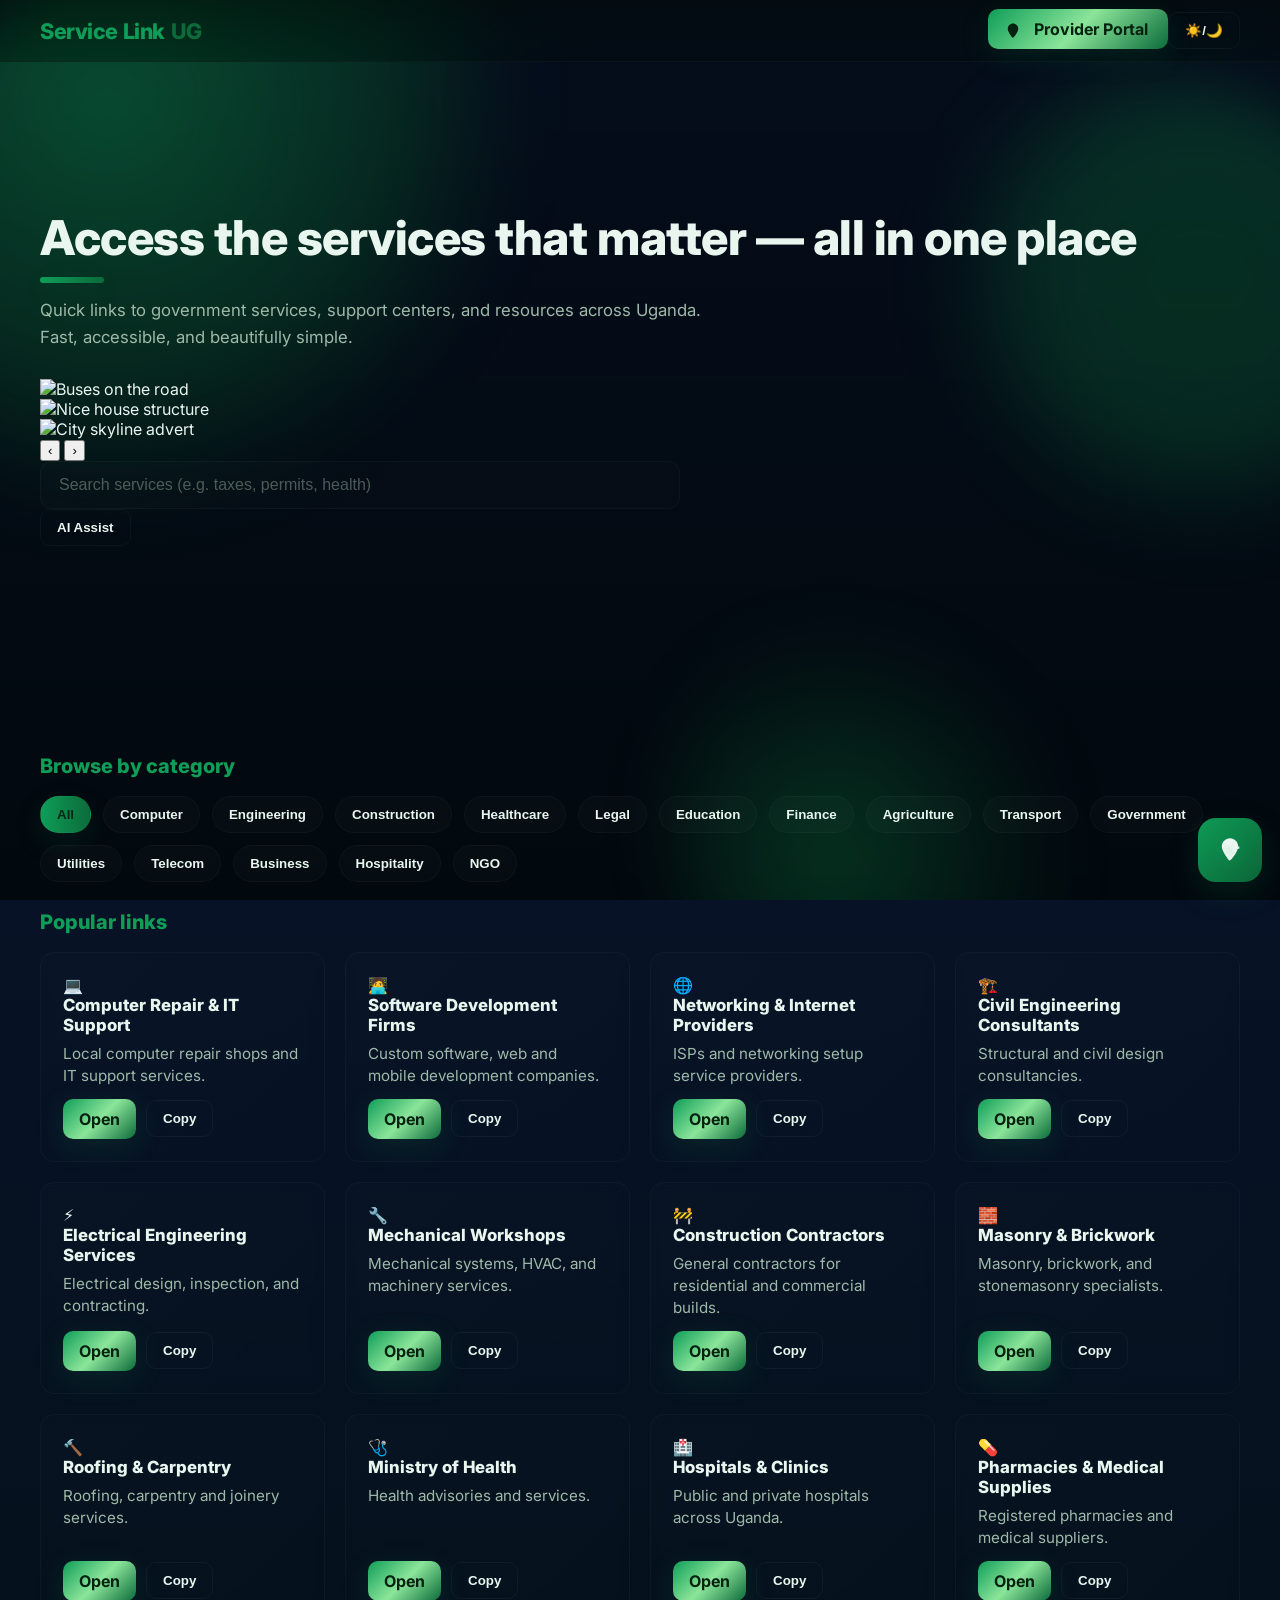
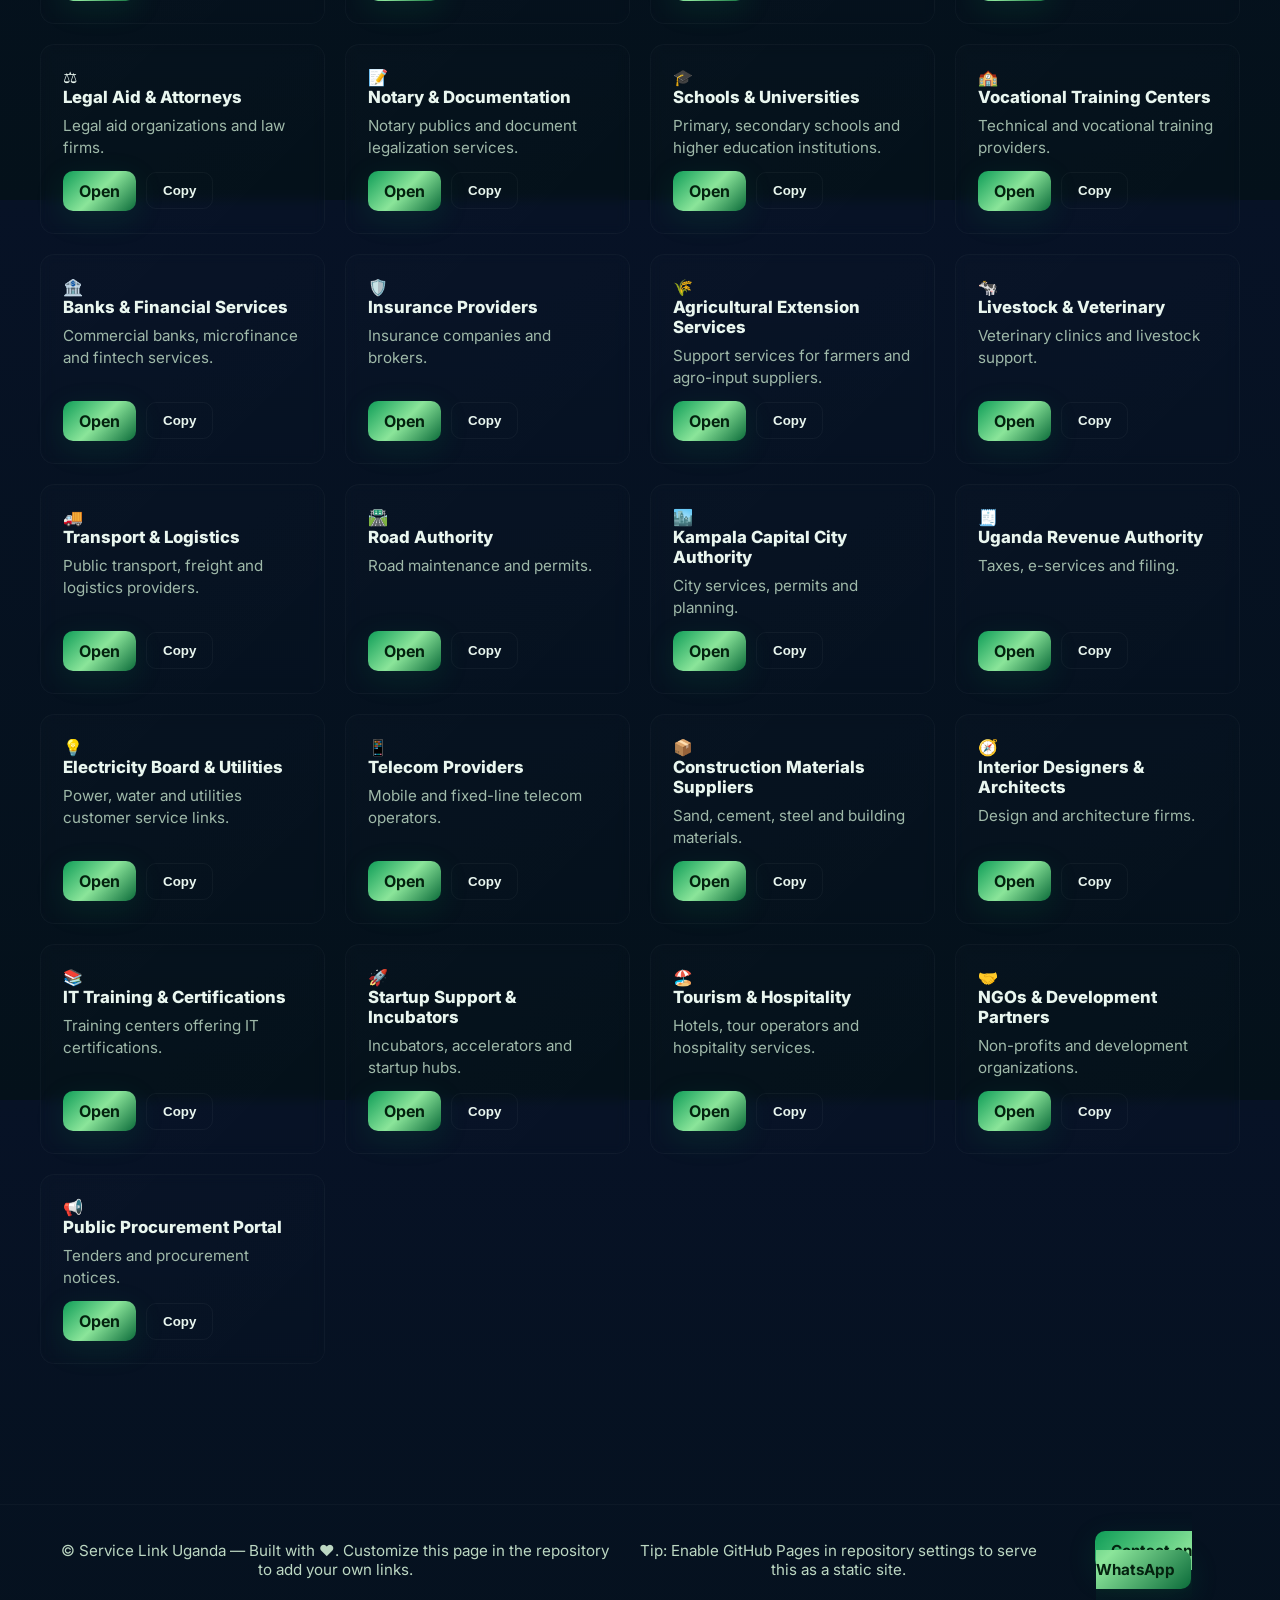
==== commit e9d8b200: "Add sample image carousel to hero (buses/houses/ads)" ====
--- a/index.html
+++ b/index.html
@@ -45,6 +45,26 @@
       <div class="container hero-content">
         <h1 class="title">Access the services that matter — all in one place</h1>
         <p class="lead">Quick links to government services, support centers, and resources across Uganda. Fast, accessible, and beautifully simple.</p>
+
+        <!-- Image carousel added for sample adverts -->
+        <div class="carousel" id="heroCarousel" aria-roledescription="carousel">
+          <div class="carousel-track">
+            <div class="carousel-slide">
+              <img src="https://images.unsplash.com/photo-1509718443690-d8e2fb3474b7?auto=format&fit=crop&w=1400&q=80" alt="Buses on the road" />
+            </div>
+            <div class="carousel-slide">
+              <img src="https://images.unsplash.com/photo-1568605114967-8130f3a36994?auto=format&fit=crop&w=1400&q=80" alt="Nice house structure" />
+            </div>
+            <div class="carousel-slide">
+              <img src="https://images.unsplash.com/photo-1505691723518-36a3a1b1a0a6?auto=format&fit=crop&w=1400&q=80" alt="City skyline advert" />
+            </div>
+          </div>
+
+          <button class="carousel-btn prev" aria-label="Previous slide">‹</button>
+          <button class="carousel-btn next" aria-label="Next slide">›</button>
+          <div class="carousel-dots" role="tablist" aria-label="Carousel indicators"></div>
+        </div>
+
         <div class="search-row">
           <input id="search" class="search" placeholder="Search services (e.g. taxes, permits, health)" aria-label="Search services">
 
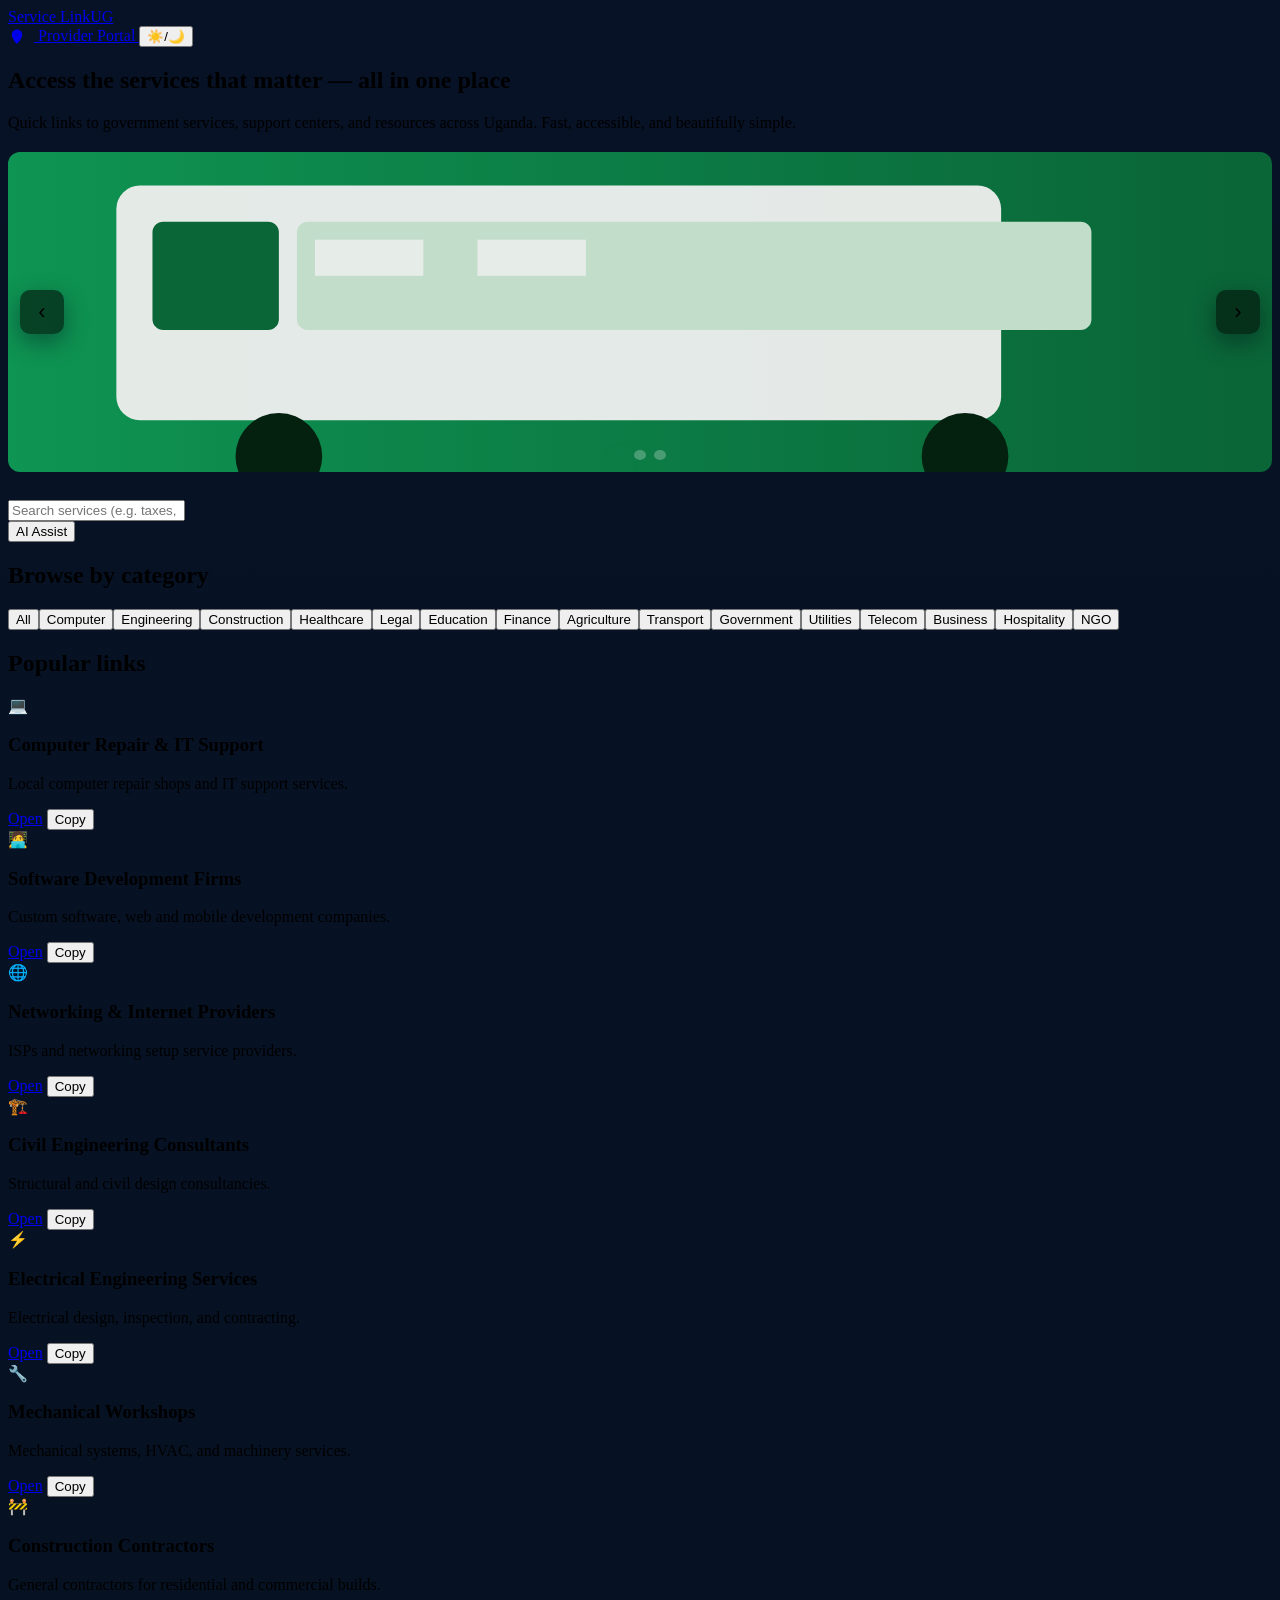
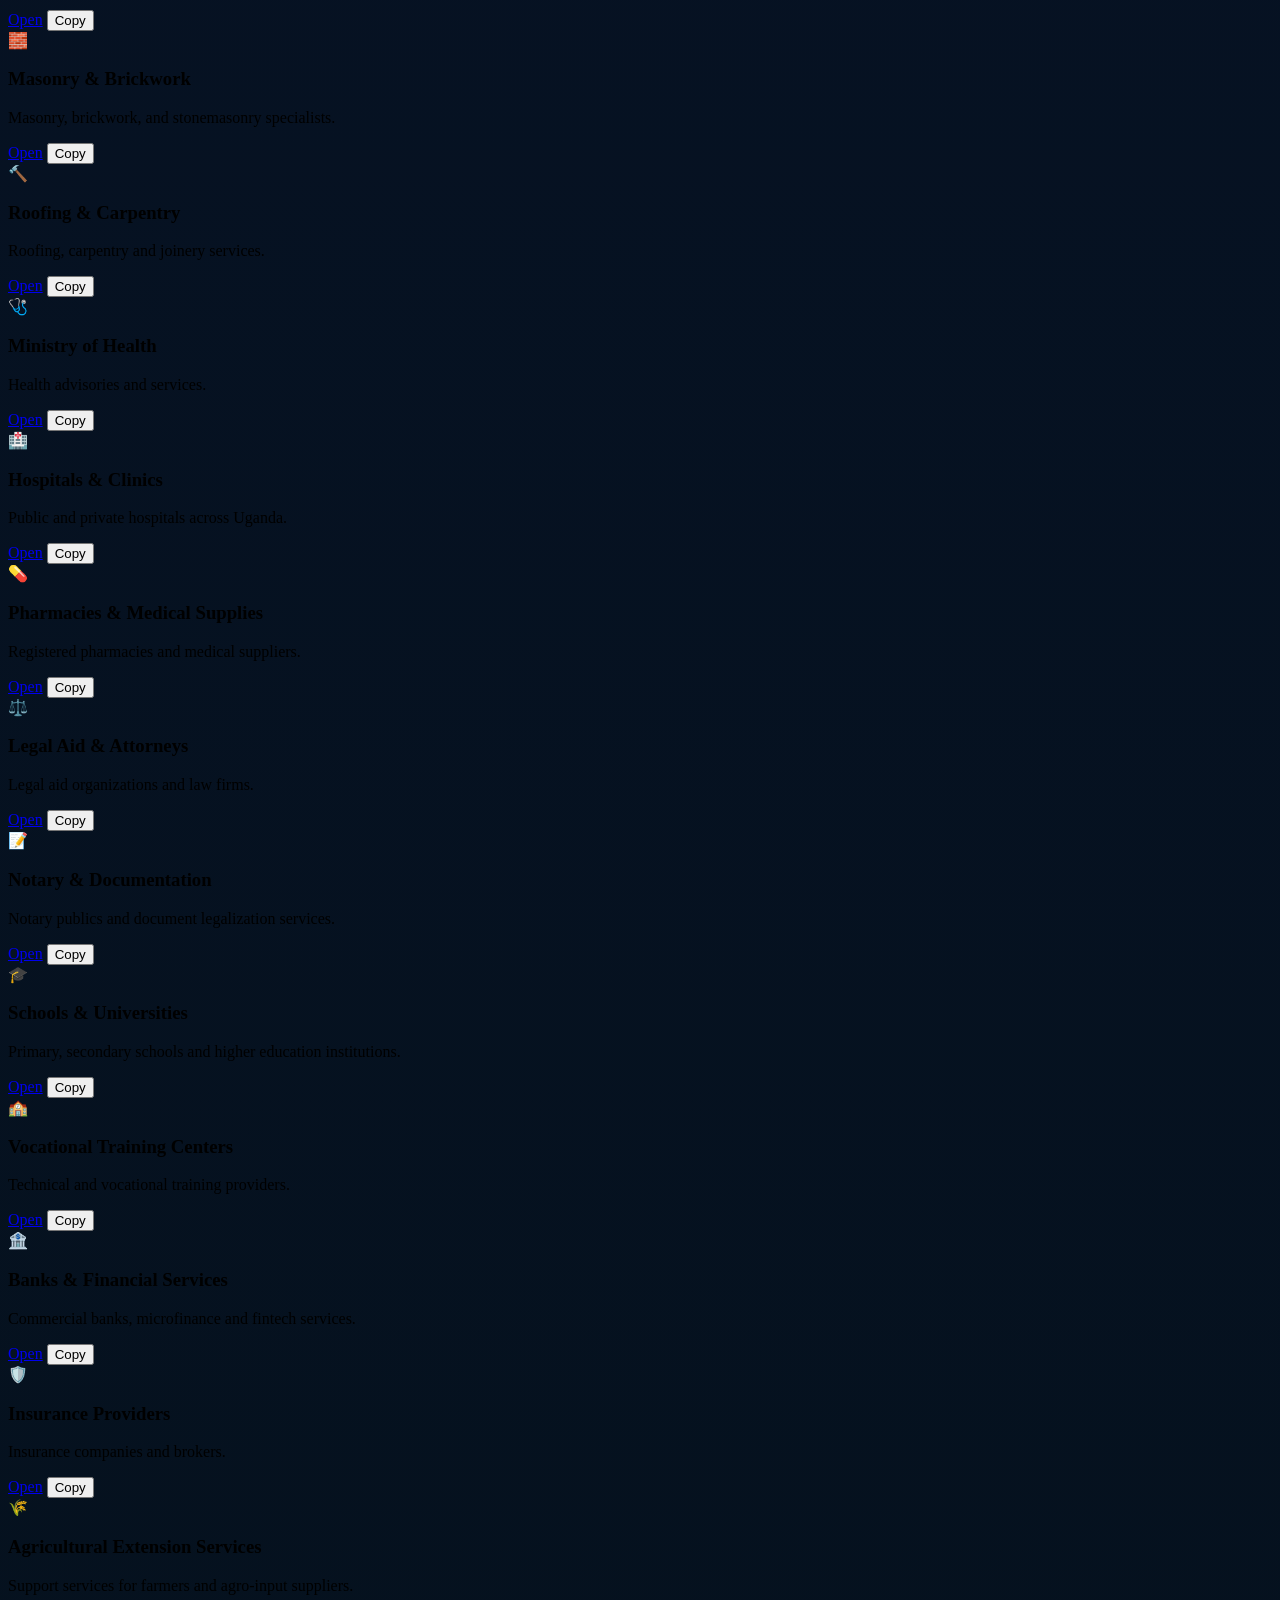
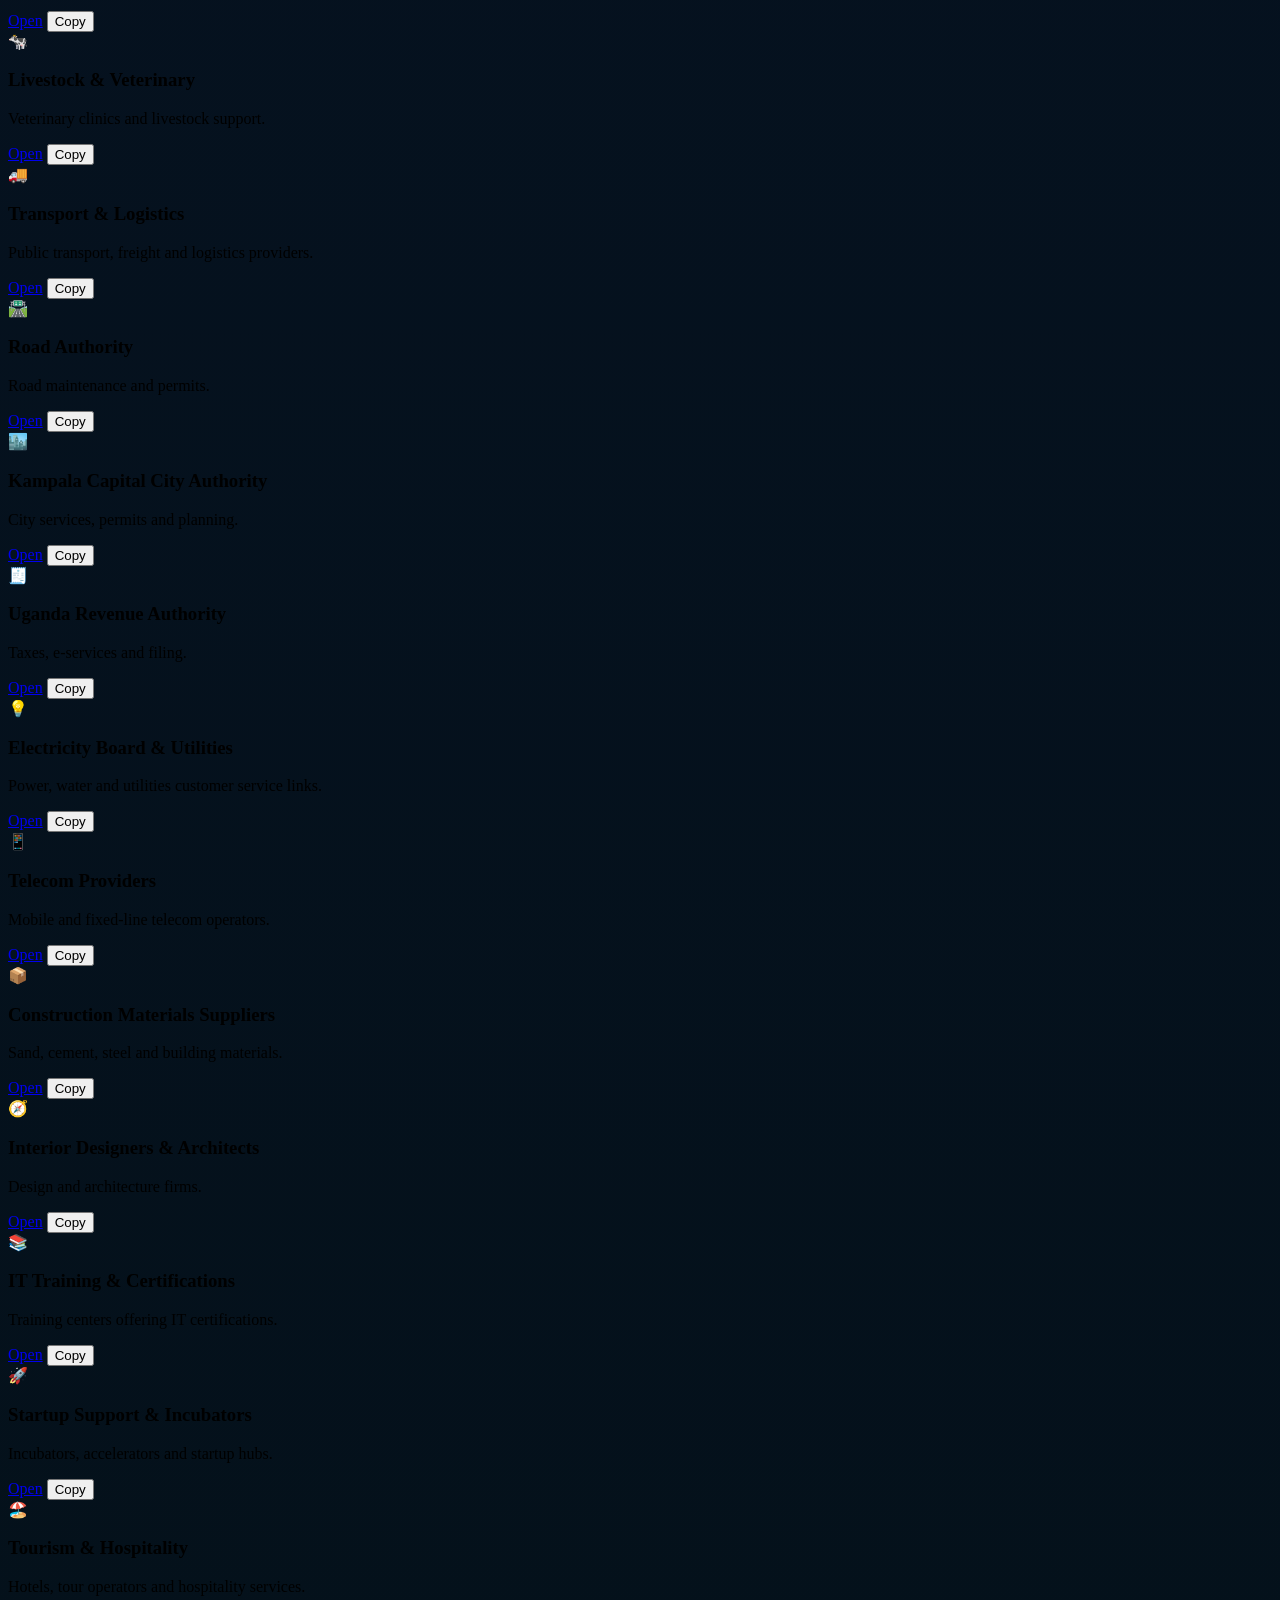
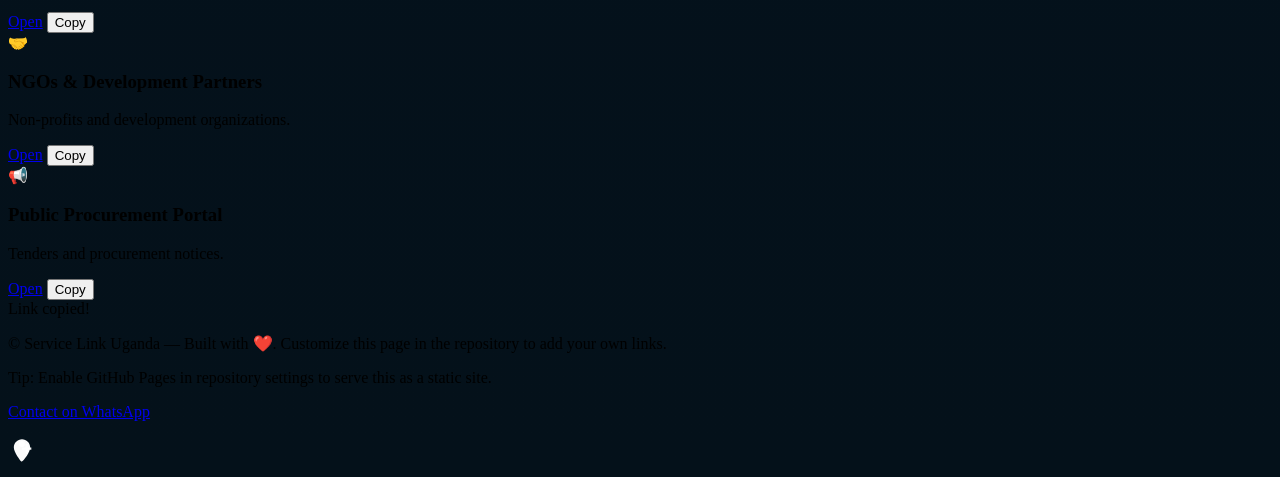
==== commit d8931ac6: "Add hosted carousel SVG images and update index.html to use local assets" ====
--- a/index.html
+++ b/index.html
@@ -46,17 +46,17 @@
         <h1 class="title">Access the services that matter — all in one place</h1>
         <p class="lead">Quick links to government services, support centers, and resources across Uganda. Fast, accessible, and beautifully simple.</p>
 
-        <!-- Image carousel added for sample adverts -->
+        <!-- Image carousel using local assets -->
         <div class="carousel" id="heroCarousel" aria-roledescription="carousel">
           <div class="carousel-track">
             <div class="carousel-slide">
-              <img src="https://images.unsplash.com/photo-1509718443690-d8e2fb3474b7?auto=format&fit=crop&w=1400&q=80" alt="Buses on the road" />
+              <img src="assets/images/slide1.svg" alt="Buses on the road" />
             </div>
             <div class="carousel-slide">
-              <img src="https://images.unsplash.com/photo-1568605114967-8130f3a36994?auto=format&fit=crop&w=1400&q=80" alt="Nice house structure" />
+              <img src="assets/images/slide2.svg" alt="Nice house structure" />
             </div>
             <div class="carousel-slide">
-              <img src="https://images.unsplash.com/photo-1505691723518-36a3a1b1a0a6?auto=format&fit=crop&w=1400&q=80" alt="City skyline advert" />
+              <img src="assets/images/slide3.svg" alt="City skyline advert" />
             </div>
           </div>
 
--- a/styles.css
+++ b/styles.css
@@ -1,165 +1,22 @@
-/* styles.css — updated: dark green theme, clearer typography, and moving big dots background */
-:root {
-  --bg: #06140b; /* near-black with green tint */
-  --card: rgba(6,20,11,0.88);
-  --muted: #9fb9a9;
-  --accent: #0f9d58; /* vivid dark green */
-  --accent-2: #0b6b3a; /* deeper green */
-  --accent-glow: linear-gradient(135deg, #0f9d58, #8be59a, #0b6b3a);
-  --glass: rgba(255,255,255,0.02);
-  --glass-hover: rgba(255,255,255,0.05);
-  --text-clear: #e9f6ef;
+/* Carousel: hero adverts */
+.carousel { position: relative; margin: 20px 0 28px; border-radius: 12px; overflow: hidden; z-index: 4; }
+.carousel-track { display: flex; transition: transform 0.6s cubic-bezier(.2,.9,.3,1); width: 100%; }
+.carousel-slide { min-width: 100%; box-sizing: border-box; }
+.carousel-slide img { display: block; width: 100%; height: 320px; object-fit: cover; vertical-align: middle; filter: brightness(0.94); transition: transform .6s ease; }
+
+/* Controls */
+.carousel-btn { position: absolute; top: 50%; transform: translateY(-50%); z-index: 6; background: rgba(3,12,7,0.6); color: var(--text-clear); border: none; width: 44px; height: 44px; border-radius: 10px; display:flex; align-items:center; justify-content:center; font-size:22px; cursor:pointer; box-shadow: 0 8px 24px rgba(2,6,23,0.4); }
+.carousel-btn.prev { left: 12px; }
+.carousel-btn.next { right: 12px; }
+.carousel-btn:hover { transform: translateY(-50%) scale(1.03); }
+
+/* Dots */
+.carousel-dots { position: absolute; left: 50%; transform: translateX(-50%); bottom: 12px; display:flex; gap:8px; z-index:6; }
+.carousel-dots button { width: 10px; height: 10px; border-radius:50%; border: none; background: rgba(255,255,255,0.25); cursor:pointer; }
+.carousel-dots button.active { background: var(--accent); box-shadow: 0 6px 18px rgba(15,157,88,0.16); }
+
+/* Small screens */
+@media (max-width:720px) {
+  .carousel-slide img { height: 180px; }
+  .carousel-btn { width:40px; height:40px; }
 }
-
-* { box-sizing: border-box; }
-
-html, body { height: 100%; }
-
-body {
-  margin: 0;
-  font-family: Inter, system-ui, -apple-system, 'Segoe UI', Roboto, 'Helvetica Neue', Arial;
-  background: var(--bg);
-  color: var(--text-clear);
-  -webkit-font-smoothing: antialiased;
-  -moz-osx-font-smoothing: grayscale;
-  position: relative;
-  overflow-x: hidden;
-}
-
-/* Moving big dots background for modern effect */
-.dots { position: fixed; inset: 0; z-index: 0; pointer-events: none; overflow: hidden; }
-.dot {
-  position: absolute;
-  border-radius: 50%;
-  opacity: 0.65;
-  mix-blend-mode: screen;
-  filter: blur(28px);
-  transform: translate3d(0,0,0);
-}
-.dot1 { width: 700px; height: 700px; left: -8%; top: -12%; background: radial-gradient(circle at 30% 30%, rgba(15,157,88,0.95), rgba(11,107,58,0.7) 40%, transparent 60%); animation: move1 28s linear infinite; }
-.dot2 { width: 520px; height: 520px; right: -10%; top: 8%; background: radial-gradient(circle at 60% 40%, rgba(11,107,58,0.85), rgba(15,157,88,0.5) 35%, transparent 60%); animation: move2 24s linear infinite; }
-.dot3 { width: 420px; height: 420px; left: 52%; bottom: -14%; background: radial-gradient(circle at 40% 60%, rgba(15,157,88,0.8), rgba(11,107,58,0.45) 40%, transparent 65%); animation: move3 32s linear infinite; }
-
-@keyframes move1 {
-  0% { transform: translate3d(0,0,0) scale(1); }
-  25% { transform: translate3d(6vw, -8vh, 0) scale(1.03); }
-  50% { transform: translate3d(-8vw, -12vh, 0) scale(1.08); }
-  75% { transform: translate3d(-4vw, 6vh, 0) scale(1.02); }
-  100% { transform: translate3d(0,0,0) scale(1); }
-}
-@keyframes move2 {
-  0% { transform: translate3d(0,0,0) scale(1); }
-  25% { transform: translate3d(-6vw, 10vh, 0) scale(1.05); }
-  50% { transform: translate3d(8vw, 6vh, 0) scale(1.02); }
-  75% { transform: translate3d(2vw, -8vh, 0) scale(1.07); }
-  100% { transform: translate3d(0,0,0) scale(1); }
-}
-@keyframes move3 {
-  0% { transform: translate3d(0,0,0) scale(1); }
-  25% { transform: translate3d(10vw, 6vh, 0) scale(1.04); }
-  50% { transform: translate3d(-6vw, 10vh, 0) scale(1.01); }
-  75% { transform: translate3d(-8vw, -4vh, 0) scale(1.06); }
-  100% { transform: translate3d(0,0,0) scale(1); }
-}
-
-/* Subtle overlay for depth */
-.body-overlay { position: fixed; inset: 0; z-index: 0; pointer-events: none; background: linear-gradient(180deg, rgba(0,0,0,0.25), rgba(0,0,0,0.45)); }
-
-/* Smooth scroll */
-html { scroll-behavior: smooth; }
-
-main { position: relative; z-index: 2; }
-
-.container { max-width: 1200px; margin: 0 auto; padding: 0 20px; }
-
-/* Navigation */
-.nav { position: sticky; top: 0; backdrop-filter: blur(8px) saturate(120%); background: linear-gradient(180deg, rgba(3,12,7,0.6), rgba(3,12,7,0.35)); z-index: 40; border-bottom: 1px solid rgba(255,255,255,0.03); transition: all 0.25s ease; }
-.nav-inner { display:flex; align-items:center; justify-content:space-between; padding:12px 0; }
-
-/* Brand and typography: modern and clear */
-.brand { font-weight: 800; letter-spacing: -0.02em; color: var(--accent); text-decoration: none; font-size: 1.35rem; font-family: Inter, 'Segoe UI', Roboto, system-ui; }
-.brand .accent { color: var(--accent-2); margin-left: 6px; }
-
-/* Buttons: green sheen */
-.btn { background: var(--accent-glow); color: #04220f; padding: 10px 16px; border-radius: 10px; border: 0; cursor: pointer; font-weight: 700; text-decoration: none; transition: all 0.25s ease; box-shadow: 0 8px 30px rgba(15,157,88,0.14); }
-.btn:hover { transform: translateY(-3px); filter: brightness(1.04); box-shadow: 0 14px 40px rgba(11,107,58,0.18); }
-.btn.ghost { background: transparent; border: 1px solid rgba(255,255,255,0.04); color: var(--text-clear); box-shadow: none; }
-
-/* Hero */
-.hero { position: relative; padding: 110px 0 80px; overflow: hidden; }
-.hero-content { position: relative; z-index: 3; text-align: left; padding: 40px 0; }
-
-/* Clear, modern headings */
-.title {
-  font-size: clamp(1.9rem, 5vw, 3rem);
-  margin: 0 0 14px;
-  font-weight: 800;
-  line-height: 1.1;
-  color: var(--text-clear);
-  letter-spacing: -0.01em;
-  text-rendering: optimizeLegibility;
-}
-
-/* Accent underline for clarity */
-.title::after { content: ''; display: block; width: 64px; height: 6px; margin-top: 12px; border-radius: 999px; background: linear-gradient(90deg, var(--accent), var(--accent-2)); box-shadow: 0 8px 30px rgba(15,157,88,0.12); }
-
-.lead { color: var(--muted); margin: 10px 0 28px; font-size: 1.05rem; line-height: 1.6; max-width: 680px; }
-
-.search-row { max-width: 640px; }
-.search { width: 100%; padding: 14px 18px; border-radius: 12px; border: 1px solid rgba(255,255,255,0.03); background: rgba(255,255,255,0.012); color: var(--text-clear); font-size: 1rem; transition: all 0.2s ease; }
-.search:focus { outline: none; border-color: rgba(15,157,88,0.45); box-shadow: 0 0 28px rgba(15,157,88,0.06); }
-.search::placeholder { color: rgba(159,185,168,0.45); }
-
-/* Links section */
-.links { padding: 60px 0 100px; position: relative; z-index: 3; }
-.section-title { font-size: 1.25rem; color: var(--accent); margin: 28px 0 18px; font-weight: 800; }
-
-/* Category chips */
-.categories { display:flex; flex-wrap:wrap; gap:12px; margin-bottom:16px; }
-.category { padding:10px 16px; border-radius: 999px; background: rgba(255,255,255,0.02); border: 1px solid rgba(255,255,255,0.03); color: var(--text-clear); cursor: pointer; font-weight: 700; }
-.category:hover { transform: translateY(-2px); }
-.category.active { background: linear-gradient(90deg, var(--accent), var(--accent-2)); color: #052718; box-shadow: 0 10px 30px rgba(15,157,88,0.12); }
-
-/* Grid and cards */
-.grid { display:grid; grid-template-columns: repeat(auto-fit, minmax(240px,1fr)); gap:20px; margin-bottom:40px; }
-.card { background: linear-gradient(135deg, rgba(255,255,255,0.01), rgba(255,255,255,0.004)); padding:22px; border-radius:14px; border: 1px solid rgba(255,255,255,0.03); backdrop-filter: blur(6px); display:flex; flex-direction:column; min-height:140px; }
-.card:hover { transform: translateY(-8px); box-shadow: 0 18px 46px rgba(2,6,23,0.6); }
-.card-title { margin:0 0 8px; font-size: 1.05rem; font-weight: 800; color: var(--text-clear); }
-.card-desc { margin:0 0 12px; color: var(--muted); font-size: 0.95rem; line-height: 1.45; flex-grow:1; }
-.card-actions { display:flex; gap:10px; align-items:center; margin-top:auto; }
-
-/* Toast */
-.toast { position: fixed; right:20px; bottom:24px; background: linear-gradient(135deg, rgba(3,12,7,0.98), rgba(6,18,12,0.98)); padding:12px 18px; border-radius:12px; border: 1px solid rgba(15,157,88,0.12); transform: translateY(12px); opacity:0; pointer-events:none; transition: all 0.28s ease; font-weight:700; }
-.toast.show { opacity:1; transform: translateY(0); pointer-events:auto; }
-
-/* Footer */
-.site-footer { padding:28px 0; border-top: 1px solid rgba(255,255,255,0.03); color: #bcd7c2; position: relative; z-index: 3; text-align:center; }
-.footer-inner { display:flex; justify-content:space-between; gap:20px; align-items:center; }
-.site-footer p { margin:8px 0; font-size:0.95rem; }
-
-/* Floating tappable portal (bottom-right) keep green look */
-.floating-portal { position: fixed; right: 18px; bottom: 18px; width: 64px; height: 64px; border-radius: 18px; display:inline-flex; align-items:center; justify-content:center; z-index: 60; background: linear-gradient(135deg, rgba(15,157,88,0.98), rgba(11,107,58,0.95)); box-shadow: 0 10px 30px rgba(11,107,58,0.22); transition: transform 160ms ease; text-decoration:none; }
-.floating-portal:hover { transform: translateY(-4px) scale(1.03); box-shadow: 0 18px 48px rgba(11,107,58,0.28); }
-.floating-portal::after { content: ''; position:absolute; inset: -6px; border-radius:22px; background: radial-gradient(circle, rgba(15,157,88,0.12) 0%, transparent 40%); animation: pulse 2.6s infinite; pointer-events:none; }
-@keyframes pulse { 0%{opacity:0.9; transform:scale(0.98);}50%{opacity:0.06; transform:scale(1.18);}100%{opacity:0.9; transform:scale(0.98);} }
-
-/* Responsive */
-@media (max-width:720px) {
-  .title { font-size:1.6rem; }
-  .lead { font-size:0.98rem; }
-  .hero { padding:64px 0 50px; }
-  .links { padding:36px 0 60px; }
-  .grid { grid-template-columns: 1fr; }
-  .footer-inner { flex-direction:column; align-items:flex-start; }
-  .floating-portal { right:14px; bottom:14px; width:56px; height:56px; border-radius:14px; }
-  .dot1, .dot2, .dot3 { filter: blur(24px); }
-}
-
-/* Simple animations */
-@keyframes slideUp { from { opacity:0; transform: translateY(14px); } to { opacity:1; transform: translateY(0); } }
-.hero-content { animation: slideUp 0.6s ease-out; }
-.card { animation: slideUp 0.45s ease-out backwards; }
-
-/* Theme tweaks */
-body.dark-theme { --bg: #062012; --card: rgba(6,20,11,0.9); --muted: #9fb9a9; --accent: #0f9d58; --accent-2:#0b6b3a; }
-body.light-theme { --bg: #f6fff8; --card: #effff0cc; --muted: #4b6b52; --accent: #0f9d58; --accent-2:#0b6b3a; background:#fff; color:#0b2a17; }
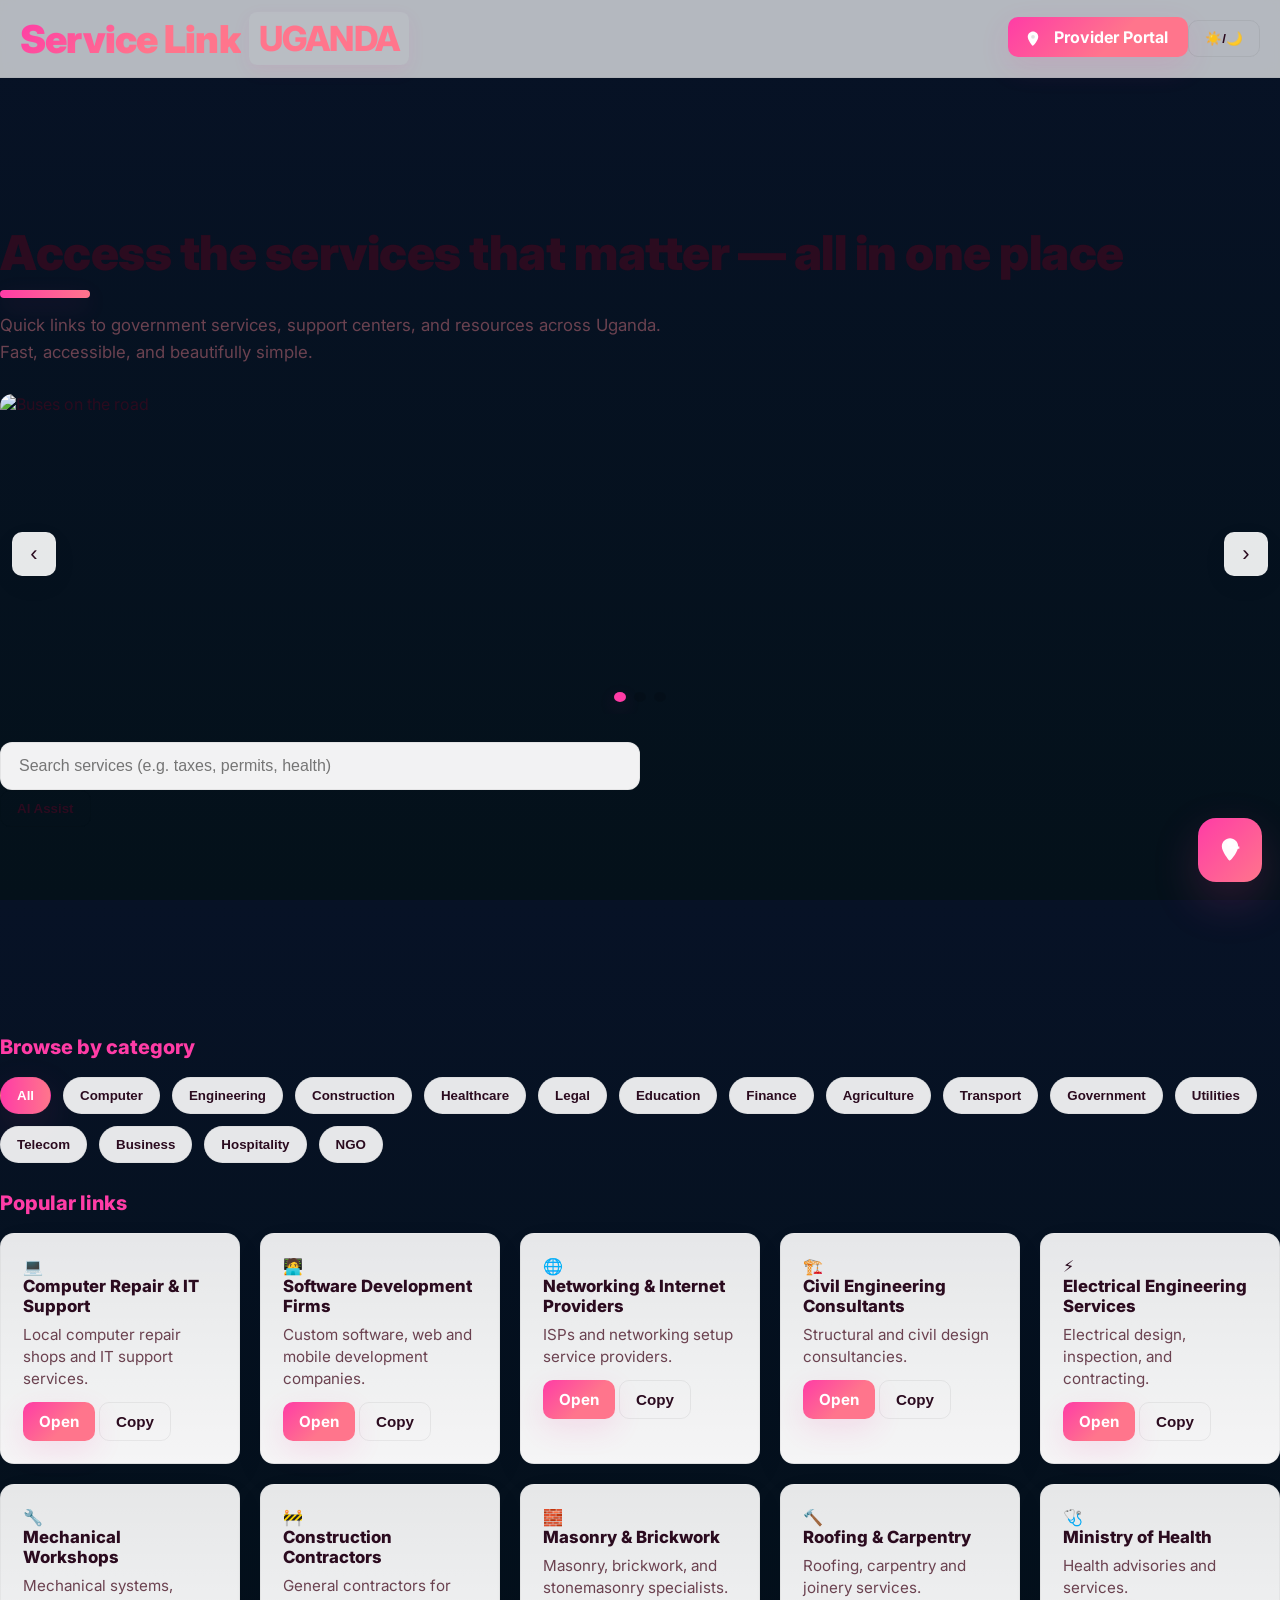
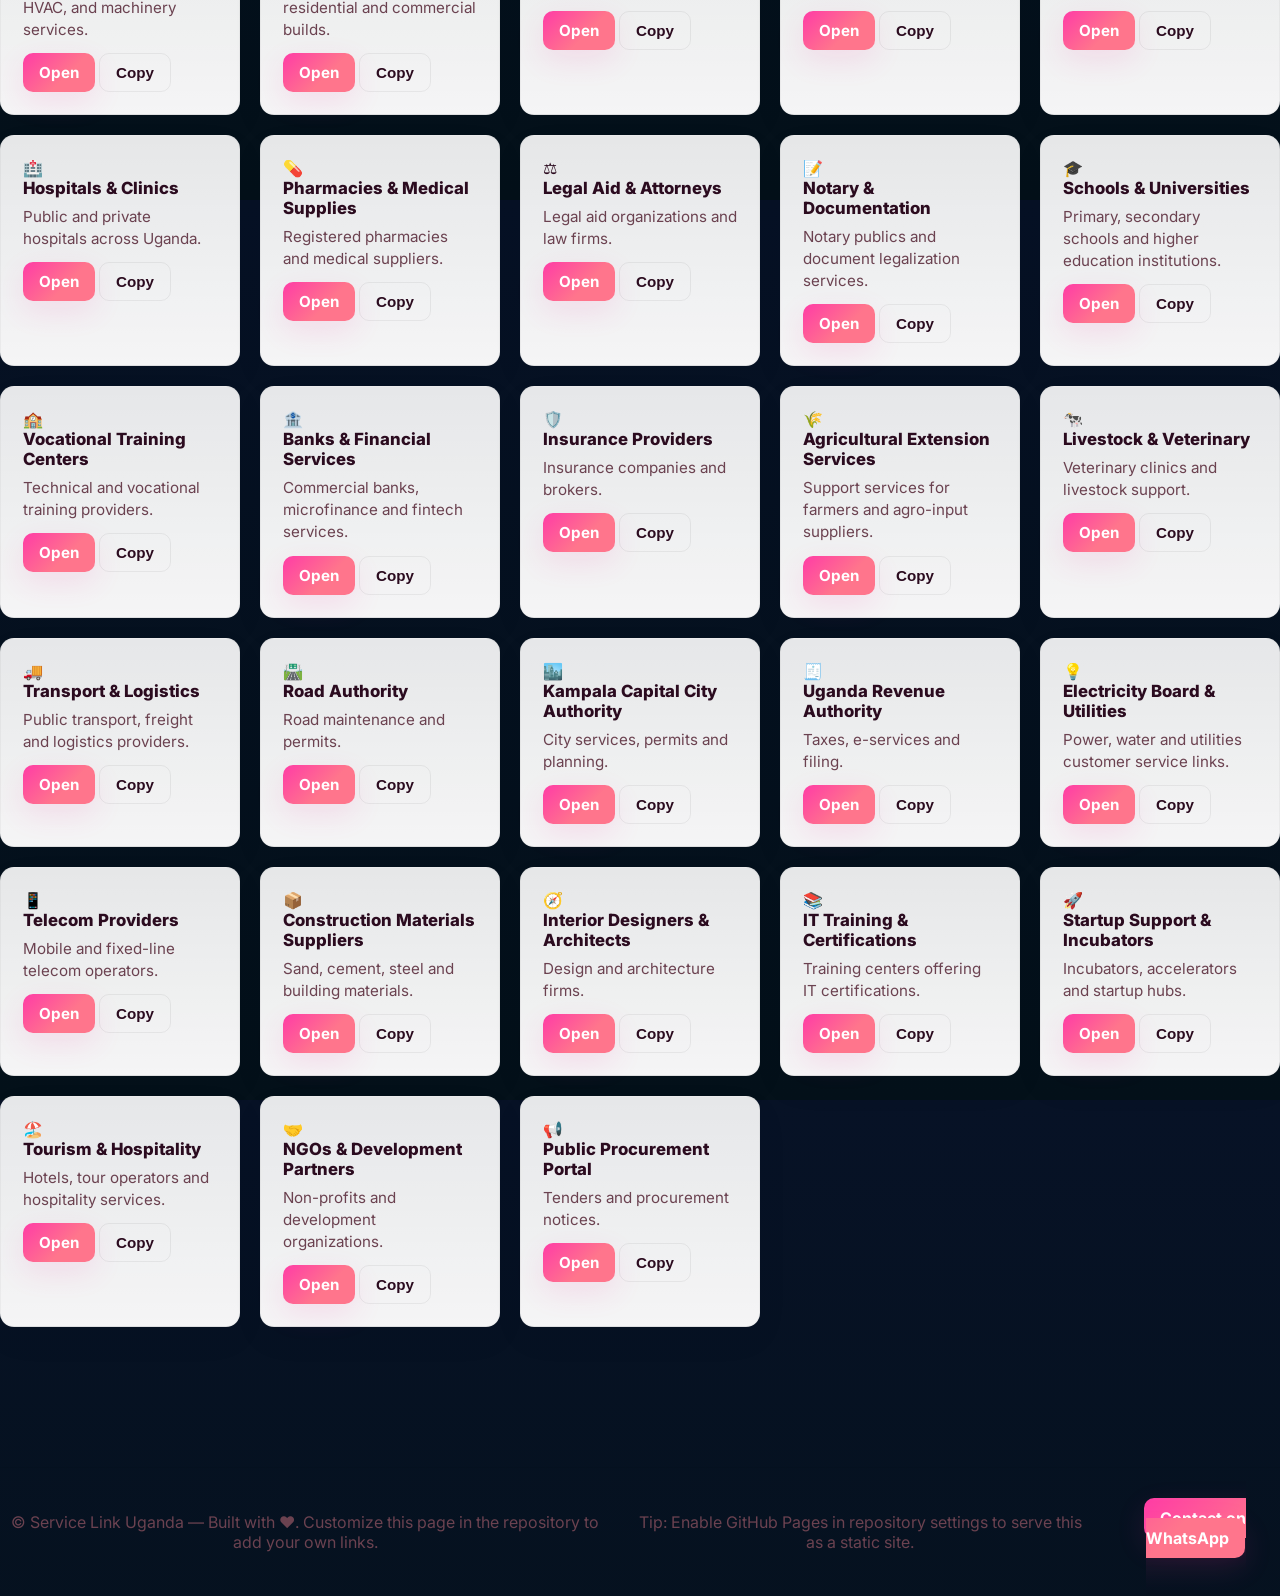
==== commit 797e94bc: "Use real Unsplash photos for carousel; make brand large/unique" ====
--- a/index.html
+++ b/index.html
@@ -13,7 +13,10 @@
 <body>
   <header class="nav">
     <div class="container nav-inner">
-      <a class="brand" href="#">Service Link<span class="accent">UG</span></a>
+      <a class="brand" href="#">
+        <span class="brand-title">Service Link</span>
+        <span class="brand-ug">UGANDA</span>
+      </a>
       <div class="actions">
         <a class="btn" href="provider.html" title="Provider Portal" aria-label="Provider Portal">
           <!-- small portal SVG icon -->
@@ -46,17 +49,17 @@
         <h1 class="title">Access the services that matter — all in one place</h1>
         <p class="lead">Quick links to government services, support centers, and resources across Uganda. Fast, accessible, and beautifully simple.</p>
 
-        <!-- Image carousel using local assets -->
+        <!-- Image carousel using real Unsplash photos (now hosted via Unsplash) -->
         <div class="carousel" id="heroCarousel" aria-roledescription="carousel">
           <div class="carousel-track">
             <div class="carousel-slide">
-              <img src="assets/images/slide1.svg" alt="Buses on the road" />
+              <img src="https://images.unsplash.com/photo-1509718443690-d8e2fb3474b7?auto=format&fit=crop&w=1400&q=80" alt="Buses on the road" />
             </div>
             <div class="carousel-slide">
-              <img src="assets/images/slide2.svg" alt="Nice house structure" />
+              <img src="https://images.unsplash.com/photo-1568605114967-8130f3a36994?auto=format&fit=crop&w=1400&q=80" alt="Nice house structure" />
             </div>
             <div class="carousel-slide">
-              <img src="assets/images/slide3.svg" alt="City skyline advert" />
+              <img src="https://images.unsplash.com/photo-1505691723518-36a3a1b1a0a6?auto=format&fit=crop&w=1400&q=80" alt="City skyline advert" />
             </div>
           </div>
 
@@ -106,7 +109,7 @@
 
   <!-- Floating tappable portal icon for quick registration (mobile-friendly) -->
   <a href="provider.html" class="floating-portal" title="Tap to register — Provider Portal" aria-label="Tap to register — Provider Portal">
-    <svg width="28" height="28" viewBox="0 0 24 24" fill="none" xmlns="http://www.w3.org/2000/svg">
+    <svg width="28" height="28" viewBox="0 0 24 24" fill="none" xmlns="http://www.w3.org/2000/svg" style="transform: translateY(0);">
       <path d="M12 2C8.13 2 5 5.13 5 9c0 4.25 5.5 11 6.17 11.82.26.32.72.32.98 0C13.5 20 19 13.25 19 9c0-3.87-3.13-7-7-7z" fill="white" opacity="0.98" />
       <path d="M12 8.5a2.5 2.5 0 100-5 2.5 2.5 0 000 5z" fill="#fff" opacity="0.98"/>
       <path d="M17 11v3h-2v-3h-3V9h3V6h2v3h3v2h-3z" fill="#fff" opacity="0.95"/>
--- a/styles.css
+++ b/styles.css
@@ -1,21 +1,141 @@
+:root {
+  --bg: #fff0f6; /* soft pink background */
+  --card: #ffffffcc;
+  --muted: #6b4250;
+  --accent: #ff3ca6; /* vibrant pink */
+  --accent-2: #ff758c; /* lighter pink */
+  --accent-glow: linear-gradient(135deg, #ff3ca6, #ff758c 60%);
+  --glass: rgba(255,255,255,0.8);
+  --glass-hover: rgba(255,255,255,0.9);
+  --text-clear: #2b0b1f; /* dark text for contrast */
+}
+
+* { box-sizing: border-box; }
+
+html, body { height: 100%; }
+
+body {
+  margin: 0;
+  font-family: Inter, system-ui, -apple-system, 'Segoe UI', Roboto, 'Helvetica Neue', Arial;
+  background: var(--bg);
+  color: var(--text-clear);
+  -webkit-font-smoothing: antialiased;
+  -moz-osx-font-smoothing: grayscale;
+  position: relative;
+  overflow-x: hidden;
+}
+
+/* Navigation */
+.nav { position: sticky; top: 0; backdrop-filter: blur(8px) saturate(120%); background: rgba(255,255,255,0.7); z-index: 40; border-bottom: 1px solid rgba(0,0,0,0.04); }
+.nav-inner { display:flex; align-items:center; justify-content:space-between; padding:12px 20px; }
+
+/* Brand and typography: modern and unique */
+.brand {
+  font-weight: 900; 
+  letter-spacing: -0.02em;
+  color: var(--accent);
+  text-decoration: none;
+  font-size: clamp(1.3rem, 3vw, 2.4rem);
+  font-family: 'Inter', 'Segoe UI', Roboto, system-ui;
+  display:inline-flex;
+  align-items:center;
+}
+/* Gradient text for the brand */
+.brand .brand-title {
+  background: var(--accent-glow);
+  -webkit-background-clip: text;
+  background-clip: text;
+  -webkit-text-fill-color: transparent;
+}
+.brand .brand-ug {
+  margin-left: 8px;
+  font-size: 0.9em;
+  text-transform: uppercase;
+  color: var(--accent-2);
+  background: rgba(255,255,255,0.06);
+  padding: 6px 10px;
+  border-radius: 8px;
+  font-weight: 800;
+  box-shadow: 0 6px 18px rgba(255,60,166,0.08);
+}
+
+/* Buttons: pink sheen */
+.btn { background: var(--accent-glow); color: #fff; padding: 10px 16px; border-radius: 10px; border: 0; cursor: pointer; font-weight: 700; text-decoration: none; transition: all 0.22s ease; box-shadow: 0 10px 30px rgba(255,60,166,0.12); }
+.btn:hover { transform: translateY(-3px); filter: brightness(1.03); }
+.btn.ghost { background: transparent; border: 1px solid rgba(0,0,0,0.06); color: var(--text-clear); box-shadow: none; }
+
+/* Hero */
+.hero { position: relative; padding: 110px 0 80px; overflow: hidden; }
+.hero-content { position: relative; z-index: 3; text-align: left; padding: 40px 0; }
+
+.title {
+  font-size: clamp(1.9rem, 5vw, 3rem);
+  margin: 0 0 14px;
+  font-weight: 900;
+  line-height: 1.05;
+  color: var(--text-clear);
+  letter-spacing: -0.01em;
+}
+.title::after { content: ''; display: block; width: 90px; height: 8px; margin-top: 12px; border-radius: 999px; background: linear-gradient(90deg, var(--accent), var(--accent-2)); box-shadow: 0 8px 24px rgba(255,60,166,0.12); }
+
+.lead { color: var(--muted); margin: 10px 0 28px; font-size: 1.05rem; line-height: 1.6; max-width: 680px; }
+
+.search-row { max-width: 640px; }
+.search { width: 100%; padding: 14px 18px; border-radius: 12px; border: 1px solid rgba(0,0,0,0.06); background: rgba(255,255,255,0.95); color: var(--text-clear); font-size: 1rem; }
+.search:focus { outline: none; border-color: rgba(255,60,166,0.35); box-shadow: 0 6px 28px rgba(255,60,166,0.06); }
+
+/* Links section */
+.links { padding: 60px 0 100px; position: relative; z-index: 3; }
+.section-title { font-size: 1.25rem; color: var(--accent); margin: 28px 0 18px; font-weight: 800; }
+
+/* Category chips */
+.categories { display:flex; flex-wrap:wrap; gap:12px; margin-bottom:16px; }
+.category { padding:10px 16px; border-radius: 999px; background: rgba(255,255,255,0.9); border: 1px solid rgba(0,0,0,0.04); color: var(--text-clear); cursor: pointer; font-weight: 700; }
+.category.active { background: linear-gradient(90deg, var(--accent), var(--accent-2)); color: #fff; box-shadow: 0 14px 40px rgba(255,60,166,0.12); }
+
+/* Grid and cards */
+.grid { display:grid; grid-template-columns: repeat(auto-fit, minmax(240px,1fr)); gap:20px; margin-bottom:40px; }
+.card { background: linear-gradient(180deg, rgba(255,255,255,0.9), rgba(255,255,255,0.96)); padding:22px; border-radius:14px; border: 1px solid rgba(0,0,0,0.04); box-shadow: 0 12px 36px rgba(11,12,14,0.04); }
+.card-title { margin:0 0 8px; font-size: 1.05rem; font-weight: 800; color: var(--text-clear); }
+.card-desc { margin:0 0 12px; color: var(--muted); font-size: 0.95rem; line-height: 1.45; }
+.card-actions .btn { font-size: 0.95rem; }
+
+/* Toast */
+.toast { position: fixed; right:20px; bottom:24px; background: linear-gradient(135deg, rgba(255,255,255,0.98), rgba(255,255,255,0.98)); color: var(--text-clear); padding:12px 18px; border-radius:12px; border: 1px solid rgba(0,0,0,0.06); box-shadow: 0 10px 30px rgba(11,12,14,0.06); transform: translateY(10px); opacity: 0; transition: all .28s ease; pointer-events: none; }
+.toast.show { opacity:1; transform: translateY(0); pointer-events:auto; }
+
+/* Footer */
+.site-footer { padding:28px 0; border-top: 1px solid rgba(0,0,0,0.04); color: var(--muted); position: relative; z-index: 3; text-align:center; }
+.footer-inner { display:flex; justify-content:space-between; gap:20px; align-items:center; }
+
+/* Floating portal */
+.floating-portal { position: fixed; right: 18px; bottom: 18px; width: 64px; height: 64px; border-radius: 18px; display:inline-flex; align-items:center; justify-content:center; z-index: 60; background: linear-gradient(135deg, var(--accent), var(--accent-2)); box-shadow: 0 18px 48px rgba(255,60,166,0.18); }
+
+/* Responsive */
+@media (max-width:720px) {
+  .title { font-size:1.6rem; }
+  .lead { font-size:0.98rem; }
+  .hero { padding:64px 0 50px; }
+  .links { padding:36px 0 60px; }
+  .grid { grid-template-columns: 1fr; }
+  .footer-inner { flex-direction:column; align-items:flex-start; }
+  .floating-portal { right:14px; bottom:14px; width:56px; height:56px; border-radius:14px; }
+}
+
 /* Carousel: hero adverts */
 .carousel { position: relative; margin: 20px 0 28px; border-radius: 12px; overflow: hidden; z-index: 4; }
 .carousel-track { display: flex; transition: transform 0.6s cubic-bezier(.2,.9,.3,1); width: 100%; }
 .carousel-slide { min-width: 100%; box-sizing: border-box; }
-.carousel-slide img { display: block; width: 100%; height: 320px; object-fit: cover; vertical-align: middle; filter: brightness(0.94); transition: transform .6s ease; }
-
+.carousel-slide img { display: block; width: 100%; height: 320px; object-fit: cover; vertical-align: middle; filter: brightness(0.98); transition: transform .6s ease; }
 /* Controls */
-.carousel-btn { position: absolute; top: 50%; transform: translateY(-50%); z-index: 6; background: rgba(3,12,7,0.6); color: var(--text-clear); border: none; width: 44px; height: 44px; border-radius: 10px; display:flex; align-items:center; justify-content:center; font-size:22px; cursor:pointer; box-shadow: 0 8px 24px rgba(2,6,23,0.4); }
+.carousel-btn { position: absolute; top: 50%; transform: translateY(-50%); z-index: 6; background: rgba(255,255,255,0.9); color: var(--text-clear); border: none; width: 44px; height: 44px; border-radius: 10px; display:flex; align-items:center; justify-content:center; font-size:22px; cursor:pointer; box-shadow: 0 8px 24px rgba(11,12,14,0.06); }
 .carousel-btn.prev { left: 12px; }
 .carousel-btn.next { right: 12px; }
 .carousel-btn:hover { transform: translateY(-50%) scale(1.03); }
-
 /* Dots */
 .carousel-dots { position: absolute; left: 50%; transform: translateX(-50%); bottom: 12px; display:flex; gap:8px; z-index:6; }
-.carousel-dots button { width: 10px; height: 10px; border-radius:50%; border: none; background: rgba(255,255,255,0.25); cursor:pointer; }
-.carousel-dots button.active { background: var(--accent); box-shadow: 0 6px 18px rgba(15,157,88,0.16); }
-
-/* Small screens */
+.carousel-dots button { width: 10px; height: 10px; border-radius:50%; border: none; background: rgba(0,0,0,0.12); cursor:pointer; }
+.carousel-dots button.active { background: var(--accent); box-shadow: 0 6px 18px rgba(255,60,166,0.16); }
 @media (max-width:720px) {
   .carousel-slide img { height: 180px; }
   .carousel-btn { width:40px; height:40px; }
